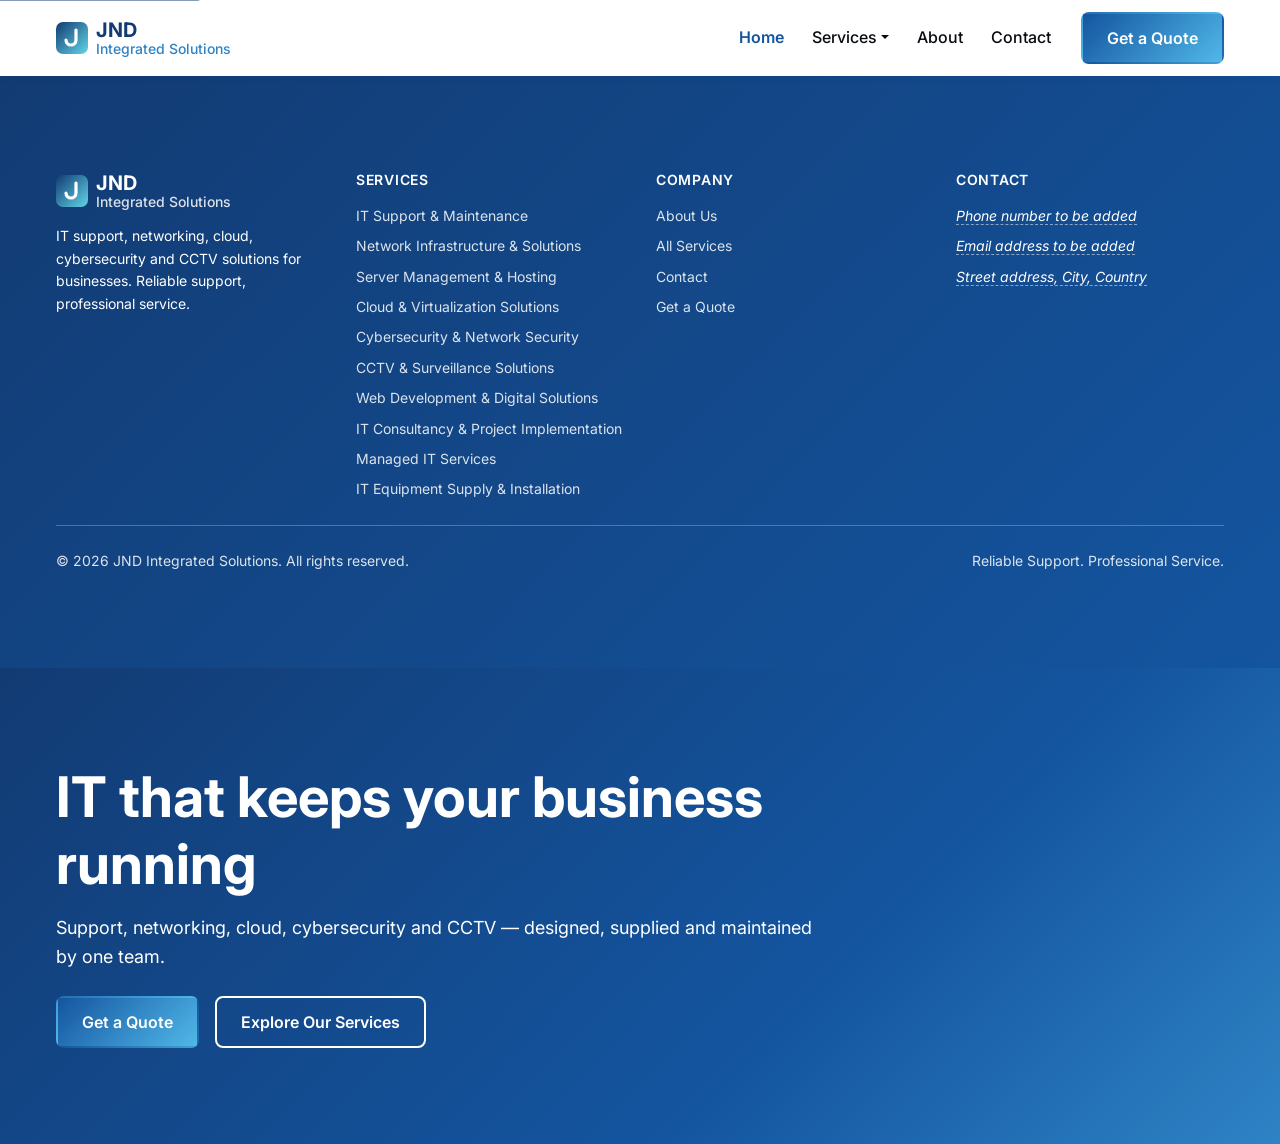
==== index.html @ e6366462 "feat: home hero band, and make the Modern gradient AA-safe (TASK-011)" ====
<!DOCTYPE html>
<html lang="en">
<head>
  <meta charset="UTF-8">
  <meta name="viewport" content="width=device-width, initial-scale=1">

  <!--
    BASE TEMPLATE (TASK-005)
    Every page starts from this head. TODO markers show what is still pending.

    Pending:
      - <link rel="canonical">          TASK-042 (needs the live domain)
      - og:url, og:image, twitter:image  TASK-042 (needs domain + share image)
      - per-page titles/descriptions     TASK-038
  -->
  <title>JND Integrated Solutions — IT Support &amp; Networking</title>
  <meta name="description" content="JND Integrated Solutions provides IT support, networking, cloud, cybersecurity and CCTV services for businesses. Reliable support, professional service.">

  <!-- Colours the browser UI on mobile (address bar / tab strip) -->
  <meta name="theme-color" content="#123B73">

  <!-- Declaring an icon stops browsers probing /favicon.ico and logging a 404 -->
  <link rel="icon" type="image/svg+xml" href="assets/img/favicon.svg">

  <!-- Open Graph — controls link previews on Facebook, LinkedIn, WhatsApp, Slack -->
  <meta property="og:type" content="website">
  <meta property="og:site_name" content="JND Integrated Solutions">
  <meta property="og:locale" content="en">
  <meta property="og:title" content="JND Integrated Solutions — IT Support &amp; Networking">
  <meta property="og:description" content="JND Integrated Solutions provides IT support, networking, cloud, cybersecurity and CCTV services for businesses. Reliable support, professional service.">

  <!-- Twitter / X. Card type stays "summary" until a share image exists (TASK-042). -->
  <meta name="twitter:card" content="summary">
  <meta name="twitter:title" content="JND Integrated Solutions — IT Support &amp; Networking">
  <meta name="twitter:description" content="JND Integrated Solutions provides IT support, networking, cloud, cybersecurity and CCTV services for businesses. Reliable support, professional service.">

  <!-- Inter — brand typeface (DESIGN.md: 400/500/600/700) -->
  <link rel="preconnect" href="https://fonts.googleapis.com">
  <link rel="preconnect" href="https://fonts.gstatic.com" crossorigin>
  <link rel="stylesheet" href="https://fonts.googleapis.com/css2?family=Inter:wght@400;500;600;700&display=swap">

  <!-- Bootstrap 5.3.8 — base styles (must load before assets/css/jnd.css) -->
  <link rel="stylesheet" href="https://cdn.jsdelivr.net/npm/bootstrap@5.3.8/dist/css/bootstrap.min.css">

  <!-- JND brand layer — tokens, type scale, gradients, button/card overrides -->
  <link rel="stylesheet" href="assets/css/jnd.css">

  <!-- Bootstrap 5.3.8 bundle (Popper + Bootstrap) for dropdowns, collapse, etc. -->
  <script defer src="https://cdn.jsdelivr.net/npm/bootstrap@5.3.8/dist/js/bootstrap.bundle.min.js"></script>

  <!-- Mobile menu behaviour. Deferred scripts run in document order, so the
       bundle above is guaranteed to have executed first. -->
  <script defer src="assets/js/nav.js"></script>

  <!-- Copyright year in the footer -->
  <script defer src="assets/js/footer.js"></script>
</head>
<body>

  <!-- First focusable element on the page: lets keyboard users bypass the nav -->
  <a class="skip-link" href="#main">Skip to main content</a>

  <!-- ==========================================================================
       BEGIN shared header
       Keep this block identical on every page. The ONLY per-page difference is
       the active nav link (class="active" plus aria-current="page").
       Edit here, then copy to every other page.
       Check for drift:  node tools/check-shared.js
       ========================================================================== -->
  <header class="site-header sticky-top">
    <nav class="navbar navbar-expand-lg" aria-label="Main">
      <div class="container">

        <!-- Wordmark. The mark is decorative (alt=""), the text carries the name. -->
        <a class="navbar-brand d-flex align-items-center gap-2" href="index.html">
          <img src="assets/img/favicon.svg" alt="" width="32" height="32" class="d-block">
          <span class="d-flex flex-column">
            <span class="site-brand-name">JND</span>
            <span class="site-brand-tagline">Integrated Solutions</span>
          </span>
        </a>

        <button class="navbar-toggler" type="button"
                data-bs-toggle="collapse" data-bs-target="#primaryNav"
                aria-controls="primaryNav" aria-expanded="false"
                aria-label="Toggle navigation">
          <span class="navbar-toggler-icon"></span>
        </button>

        <div class="collapse navbar-collapse" id="primaryNav">
          <ul class="navbar-nav ms-auto align-items-lg-center">

            <li class="nav-item">
              <a class="nav-link active" aria-current="page" href="index.html">Home</a>
            </li>

            <li class="nav-item dropdown">
              <!--
                An anchor (not a button) so that if the CDN JS ever fails to load,
                clicking still navigates to the services hub instead of doing nothing.
                With JS active the click toggles the menu, so "All services" below
                provides the keyboard route to that hub page.
              -->
              <a class="nav-link dropdown-toggle" href="services/index.html" role="button"
                 data-bs-toggle="dropdown" aria-expanded="false">Services</a>

              <ul class="dropdown-menu">
                <li><a class="dropdown-item" href="services/it-support-maintenance.html">IT Support &amp; Maintenance</a></li>
                <li><a class="dropdown-item" href="services/network-infrastructure.html">Network Infrastructure &amp; Solutions</a></li>
                <li><a class="dropdown-item" href="services/server-management-hosting.html">Server Management &amp; Hosting</a></li>
                <li><a class="dropdown-item" href="services/cloud-virtualization.html">Cloud &amp; Virtualization Solutions</a></li>
                <li><a class="dropdown-item" href="services/cybersecurity.html">Cybersecurity &amp; Network Security</a></li>
                <li><a class="dropdown-item" href="services/cctv-surveillance.html">CCTV &amp; Surveillance Solutions</a></li>
                <li><a class="dropdown-item" href="services/web-development.html">Web Development &amp; Digital Solutions</a></li>
                <li><a class="dropdown-item" href="services/it-consultancy.html">IT Consultancy &amp; Project Implementation</a></li>
                <li><a class="dropdown-item" href="services/managed-it-services.html">Managed IT Services</a></li>
                <li><a class="dropdown-item" href="services/equipment-supply-installation.html">IT Equipment Supply &amp; Installation</a></li>
                <li><hr class="dropdown-divider"></li>
                <li><a class="dropdown-item fw-semibold" href="services/index.html">All services &rarr;</a></li>
              </ul>
            </li>

            <li class="nav-item"><a class="nav-link" href="about.html">About</a></li>
            <li class="nav-item"><a class="nav-link" href="contact.html">Contact</a></li>

            <li class="nav-item nav-cta">
              <a class="btn btn-primary" href="contact.html">Get a Quote</a>
            </li>

          </ul>
        </div>

      </div>
    </nav>
  </header>
  <!-- END shared header ====================================================== -->

  <!-- ==========================================================================
       BEGIN shared footer
       Identical on every page — there is no per-page variation at all.
       Check for drift:  node tools/check-shared.js
       ========================================================================== -->
  <footer class="section site-footer bg-grad-primary text-white">
    <div class="container">

      <div class="row g-4">

        <!-- About -->
        <div class="col-12 col-md-6 col-lg-3">
          <a class="d-inline-flex align-items-center gap-2 mb-3" href="index.html">
            <img src="assets/img/favicon.svg" alt="" width="32" height="32" class="d-block">
            <span class="d-flex flex-column">
              <span class="site-brand-name">JND</span>
              <span class="site-brand-tagline">Integrated Solutions</span>
            </span>
          </a>
          <p class="small mb-0">
            IT support, networking, cloud, cybersecurity and CCTV solutions for
            businesses. Reliable support, professional service.
          </p>
        </div>

        <!-- Services — same list, order and filenames as the header dropdown -->
        <div class="col-12 col-md-6 col-lg-3">
          <h2 class="site-footer-title mb-3">Services</h2>
          <ul class="list-unstyled mb-0 small">
            <li class="mb-2"><a href="services/it-support-maintenance.html">IT Support &amp; Maintenance</a></li>
            <li class="mb-2"><a href="services/network-infrastructure.html">Network Infrastructure &amp; Solutions</a></li>
            <li class="mb-2"><a href="services/server-management-hosting.html">Server Management &amp; Hosting</a></li>
            <li class="mb-2"><a href="services/cloud-virtualization.html">Cloud &amp; Virtualization Solutions</a></li>
            <li class="mb-2"><a href="services/cybersecurity.html">Cybersecurity &amp; Network Security</a></li>
            <li class="mb-2"><a href="services/cctv-surveillance.html">CCTV &amp; Surveillance Solutions</a></li>
            <li class="mb-2"><a href="services/web-development.html">Web Development &amp; Digital Solutions</a></li>
            <li class="mb-2"><a href="services/it-consultancy.html">IT Consultancy &amp; Project Implementation</a></li>
            <li class="mb-2"><a href="services/managed-it-services.html">Managed IT Services</a></li>
            <li class="mb-0"><a href="services/equipment-supply-installation.html">IT Equipment Supply &amp; Installation</a></li>
          </ul>
        </div>

        <!-- Company -->
        <div class="col-12 col-md-6 col-lg-3">
          <h2 class="site-footer-title mb-3">Company</h2>
          <ul class="list-unstyled mb-0 small">
            <li class="mb-2"><a href="about.html">About Us</a></li>
            <li class="mb-2"><a href="services/index.html">All Services</a></li>
            <li class="mb-2"><a href="contact.html">Contact</a></li>
            <li class="mb-0"><a href="contact.html">Get a Quote</a></li>
          </ul>
        </div>

        <!-- Contact — PLACEHOLDERS. Real details must be supplied before launch.
             Nothing real-looking is here on purpose, so nothing ships by accident. -->
        <div class="col-12 col-md-6 col-lg-3">
          <h2 class="site-footer-title mb-3">Contact</h2>
          <ul class="list-unstyled mb-0 small">
            <!-- TODO (TASK-042): real phone number -->
            <li class="mb-2"><span class="site-placeholder">Phone number to be added</span></li>
            <!-- TODO (TASK-042): real email address -->
            <li class="mb-2"><span class="site-placeholder">Email address to be added</span></li>
            <!-- TODO (TASK-042): real postal address -->
            <li class="mb-0"><span class="site-placeholder">Street address, City, Country</span></li>
          </ul>
        </div>

      </div>

      <!-- Bootstrap's <hr> inherits the footer's colour at 25% opacity, so this
           renders as a subtle white divider with no extra classes. -->
      <hr class="my-4">

      <div class="site-footer-meta d-flex flex-column flex-md-row justify-content-between gap-2 small">
        <p class="mb-0">
          &copy; <span data-current-year>2026</span> JND Integrated Solutions. All rights reserved.
        </p>
        <p class="mb-0">Reliable Support. Professional Service.</p>
      </div>

    </div>
  </footer>
  <!-- END shared footer ====================================================== -->

  <!-- tabindex="-1" lets the skip link move focus here, not just scroll to it -->
  <main id="main" tabindex="-1">

    <!-- =================================================================
         HERO (TASK-011)
         Composed entirely from documented components: .section for rhythm,
         .bg-grad-modern for the brand sweep, .text-white for the paragraph.
         The <h1> whitens itself via the gradient's --bs-heading-color token.

         The headline and lead are DRAFT COPY, written to be replaced with
         the client's own wording.
         ================================================================= -->
    <section class="section bg-grad-modern text-white">
      <div class="container">
        <div class="row">
          <div class="col-12 col-lg-8">

            <h1 class="mb-3">IT that keeps your business running</h1>

            <p class="lead mb-4">
              Support, networking, cloud, cybersecurity and CCTV &mdash; designed,
              supplied and maintained by one team.
            </p>

            <div class="d-flex flex-wrap gap-3">
              <a class="btn btn-primary" href="contact.html">Get a Quote</a>
              <a class="btn btn-outline-light" href="services/index.html">Explore Our Services</a>
            </div>

          </div>
        </div>
      </div>
    </section>

  </main>

</body>
</html>
---- assets/css/jnd.css ----
/* ==========================================================================
   JND Integrated Solutions — brand layer
   ==========================================================================
   Loaded AFTER bootstrap.min.css, so these rules win.

   Contents
     1. Design tokens
     2. Typography
     3. Layout: container and section
     4. Utilities: surface and gradients
     5. Buttons
     6. Cards
     7. Header
     8. Footer
     9. Skip link, focus and reduced motion (accessibility)

   Source of truth: docs/DESIGN.md. Keep the two in sync when either changes.
   ========================================================================== */

/* 1. Design tokens -------------------------------------------------------- */

:root {
  /* JND palette */
  --jnd-primary:   #1455A0;
  --jnd-secondary: #123B73;
  --jnd-accent:    #50B8E8;
  --jnd-highlight: #62D5E8;
  --jnd-midblue:   #2E83C5;
  --jnd-surface:   #F2F5F8;
  --jnd-ink:       #080B10;
  --jnd-border:    #E3E8EE;

  /* Bootstrap overrides.
     Note: Bootstrap compiles component colours (e.g. .btn-primary) to literal
     values, so overriding --bs-primary alone is not enough to restyle buttons
     or cards. Those are handled explicitly in sections 5 and 6. */
  --bs-body-font-family: 'Inter', system-ui, sans-serif;
  --bs-body-font-size: 1rem;
  --bs-body-line-height: 1.6;
  --bs-body-color: var(--jnd-ink);
  --bs-body-bg: #FFFFFF;

  --bs-primary: var(--jnd-primary);
  --bs-primary-rgb: 20, 85, 160;
  --bs-secondary: var(--jnd-secondary);
  --bs-secondary-rgb: 18, 59, 115;

  --bs-link-color: var(--jnd-primary);
  --bs-link-color-rgb: 20, 85, 160;
  --bs-link-hover-color: var(--jnd-midblue);

  --bs-border-color: var(--jnd-border);
  --bs-border-radius: 12px;    /* cards */
  --bs-border-radius-sm: 8px;  /* inputs */

  --bs-heading-color: var(--jnd-secondary);
}

/* 2. Typography ----------------------------------------------------------- */
/* Scale from DESIGN.md, mobile -> desktop. h1 is the 700 "hero" weight. */

h1, .h1 { font-weight: 700; font-size: clamp(2.25rem, 5vw, 3.5rem); }    /* 36 -> 56px */
h2, .h2 { font-weight: 600; font-size: clamp(1.75rem, 3.5vw, 2.5rem); }  /* 28 -> 40px */
h3, .h3 { font-weight: 600; font-size: clamp(1.25rem, 2vw, 1.5rem); }    /* 20 -> 24px */
h4, .h4, h5, .h5, h6, .h6 { font-weight: 600; }

/* Heading colour comes from --bs-heading-color above. A gradient band sets that
   token to white itself (section 4), so headings inside one need no extra class.
   Adding .text-white to the band would NOT work: Bootstrap declares color
   directly on heading elements, and a direct declaration beats an inherited one. */

p { line-height: 1.6; }
.lead { font-size: 1.125rem; font-weight: 400; line-height: 1.6; }

/* Labels use weight 500 per DESIGN.md */
.form-label, label { font-weight: 500; }

small, .small { font-size: 14px; }

/* 3. Layout: container and section ---------------------------------------- */
/* Bootstrap gives containers 12px of side padding. Bump it to 16px and keep
   .row in sync — rows pull back by half the gutter, so the two values must
   match or column edges drift out of line with the padding. */

.container,
.container-fluid {
  --bs-gutter-x: 2rem; /* 16px each side */
}

.row {
  --bs-gutter-x: 2rem; /* half of this becomes the negative margin */
}

/* Max content width: 1200px, centered */
@media (min-width: 1200px) {
  .container { max-width: 1200px; }
}

/* Vertical rhythm for every page band. DESIGN.md specifies 64px / 96px, which
   is 4rem / 6rem — beyond Bootstrap's spacing utilities, which stop at 5 (3rem).
   Sections sit on White by default; add .bg-surface to alternate.
   Put a .container inside the section, never the other way round. */
.section {
  padding-top: 4rem;
  padding-bottom: 4rem;
}

@media (min-width: 992px) {
  .section {
    padding-top: 6rem;
    padding-bottom: 6rem;
  }
}

/* 4. Utilities: surface and gradients ------------------------------------- */

.bg-surface { background-color: var(--jnd-surface) !important; }

.bg-grad-primary   { background-image: linear-gradient(135deg, var(--jnd-secondary), var(--jnd-primary)); }
.bg-grad-accent    { background-image: linear-gradient(135deg, var(--jnd-primary),   var(--jnd-accent)); }
.bg-grad-highlight { background-image: linear-gradient(135deg, var(--jnd-midblue),   var(--jnd-highlight)); }

/* Modern is the band behind the hero and the CTA banner, both of which carry
   white text, so it ends at Mid Blue rather than Highlight. White on Highlight
   (#62D5E8) measures only 1.72:1 against AA's 4.5:1 floor; this sweep holds
   5.67:1 or better across the whole area text can occupy. See DESIGN.md. */
.bg-grad-modern    { background-image: linear-gradient(135deg, var(--jnd-secondary) 0%, var(--jnd-primary) 65%, var(--jnd-midblue) 100%); }

/* Bands that carry text whiten their headings through the inherited token.
   Only these two — Accent and Highlight are far too light for white text. */
.bg-grad-primary,
.bg-grad-modern {
  --bs-heading-color: #fff;
}

.text-midblue { color: var(--jnd-midblue) !important; }
.text-accent  { color: var(--jnd-accent) !important; }

/* 5. Buttons -------------------------------------------------------------- */
/* All variants: 8px radius, 12/24 padding, 600 weight, 44px min height.
   --bs-btn-border-width is lifted to 2px site-wide so the bordered and
   borderless variants render at an identical height. */

.btn {
  --bs-btn-border-width: 2px;
  --bs-btn-disabled-opacity: .5;

  border-radius: 8px;
  padding: 12px 24px;
  font-weight: 600;
  min-height: 44px;
  transition:
    color .2s ease-out,
    background-color .2s ease-out,
    background-image .2s ease-out,
    border-color .2s ease-out,
    box-shadow .2s ease-out,
    transform .2s ease-out;
}

/* Primary — accent gradient, white text; hover goes solid Primary with a lift */
.btn-primary {
  --bs-btn-color: #fff;
  --bs-btn-bg: var(--jnd-primary);
  --bs-btn-border-color: transparent;
  --bs-btn-hover-color: #fff;
  --bs-btn-hover-bg: var(--jnd-primary);
  --bs-btn-hover-border-color: transparent;
  --bs-btn-active-color: #fff;
  --bs-btn-active-bg: var(--jnd-secondary);
  --bs-btn-active-border-color: transparent;
  --bs-btn-disabled-color: #fff;
  --bs-btn-disabled-bg: var(--jnd-primary);
  --bs-btn-disabled-border-color: transparent;
  --bs-btn-focus-shadow-rgb: 80, 184, 232;

  background-image: linear-gradient(135deg, var(--jnd-primary), var(--jnd-accent));
}
.btn-primary:hover,
.btn-primary:focus,
.btn-primary:active {
  background-image: none; /* reveal the solid background-color */
}
.btn-primary:hover { transform: translateY(-1px); }

/* Secondary — white fill, 2px Primary border, Primary text; hover fills Surface.
   Bootstrap's .btn-outline-primary normally fills with Primary on hover, so the
   hover/active colours are overridden to match DESIGN.md instead. */
.btn-outline-primary {
  --bs-btn-color: var(--jnd-primary);
  --bs-btn-border-color: var(--jnd-primary);
  --bs-btn-hover-color: var(--jnd-primary);
  --bs-btn-hover-bg: var(--jnd-surface);
  --bs-btn-hover-border-color: var(--jnd-primary);
  --bs-btn-active-color: var(--jnd-primary);
  --bs-btn-active-bg: var(--jnd-border);
  --bs-btn-active-border-color: var(--jnd-secondary);
  --bs-btn-disabled-color: var(--jnd-primary);
  --bs-btn-disabled-bg: transparent;
  --bs-btn-disabled-border-color: var(--jnd-primary);
  --bs-btn-focus-shadow-rgb: 80, 184, 232;
}

/* Ghost / on dark — transparent, white border and text; hover inverts */
.btn-outline-light {
  --bs-btn-color: #fff;
  --bs-btn-border-color: #fff;
  --bs-btn-hover-color: var(--jnd-secondary);
  --bs-btn-hover-bg: #fff;
  --bs-btn-hover-border-color: #fff;
  --bs-btn-active-color: var(--jnd-secondary);
  --bs-btn-active-bg: #fff;
  --bs-btn-active-border-color: #fff;
  --bs-btn-focus-shadow-rgb: 255, 255, 255;
}

/* Destructive — forms only. Hover/active are darker shades of #C62828 so the
   button does not fall back to Bootstrap's stock red on interaction. */
.btn-danger {
  --bs-btn-bg: #C62828;
  --bs-btn-border-color: #C62828;
  --bs-btn-hover-bg: #A82222;
  --bs-btn-hover-border-color: #9E1F1F;
  --bs-btn-active-bg: #9E1F1F;
  --bs-btn-active-border-color: #941D1D;
  --bs-btn-focus-shadow-rgb: 198, 40, 40;
  --bs-btn-disabled-bg: #C62828;
  --bs-btn-disabled-border-color: #C62828;
}

/* 6. Cards ---------------------------------------------------------------- */

.card {
  --bs-card-border-color: var(--jnd-border);
  --bs-card-border-radius: 12px;
  --bs-card-cap-bg: transparent;

  border: 1px solid var(--jnd-border);
  border-radius: 12px;
  box-shadow: 0 2px 8px rgba(18, 59, 115, .08);
  transition: box-shadow .2s ease-out, transform .2s ease-out;
}

.card:hover {
  box-shadow: 0 8px 24px rgba(18, 59, 115, .14);
  transform: translateY(-2px);
}

.card-body { padding: 24px; }

/* Service-card icon tile: 48px, accent gradient, white glyph */
.card-icon {
  display: grid;
  place-items: center;
  width: 48px;
  height: 48px;
  border-radius: 12px;
  background-image: linear-gradient(135deg, var(--jnd-primary), var(--jnd-accent));
  color: #fff;
  flex: 0 0 auto;
}

/* "Learn more ->" link on service cards */
.card-link {
  font-weight: 600;
  text-decoration: none;
}
.card-link:hover { text-decoration: underline; }

/* 7. Header --------------------------------------------------------------- */

/* Sticky white bar with a brand-tinted bottom shadow (DESIGN.md: "subtle").
   Shadow colour matches the card shadows rather than Bootstrap's grey .shadow-sm. */
.site-header {
  background-color: #fff;
  box-shadow: 0 2px 8px rgba(18, 59, 115, .08);
}

/* Navbar is themed entirely through Bootstrap's --bs-navbar-* variables, so no
   rule here fights Bootstrap's own specificity. */
.navbar {
  --bs-navbar-padding-y: .75rem;
  --bs-navbar-nav-link-padding-x: .875rem;
  --bs-navbar-color: var(--jnd-ink);
  --bs-navbar-hover-color: var(--jnd-primary);
  --bs-navbar-active-color: var(--jnd-primary);
  --bs-navbar-brand-color: var(--jnd-secondary);
  --bs-navbar-brand-hover-color: var(--jnd-primary);
  --bs-navbar-toggler-border-color: var(--jnd-border);
  --bs-navbar-toggler-focus-width: 2px;
}

/* 500 weight for nav links, 600 for the current page (DESIGN.md weights) */
.navbar .nav-link { font-weight: 500; }
.navbar .nav-link.active { font-weight: 600; }

/* Wordmark. Sizes stay on the documented scale: 1.25rem is H3, .875rem is Small. */
.site-brand-name {
  font-size: 1.25rem;
  font-weight: 700;
  line-height: 1.1;
  color: var(--jnd-secondary);
}
.site-brand-tagline {
  font-size: .875rem;
  font-weight: 500;
  line-height: 1.1;
  color: var(--jnd-midblue);
}

/* Services dropdown: wide enough for the longest service name, brand-tinted
   shadow, Surface hover instead of Bootstrap's default light grey. */
.navbar .dropdown-menu {
  --bs-dropdown-min-width: 21rem;
  --bs-dropdown-border-color: var(--jnd-border);
  --bs-dropdown-border-radius: 12px;
  --bs-dropdown-link-hover-bg: var(--jnd-surface);
  --bs-dropdown-link-hover-color: var(--jnd-primary);
  --bs-dropdown-link-active-bg: var(--jnd-primary);
  --bs-dropdown-link-active-color: #fff;
  --bs-dropdown-item-padding-y: .5rem;

  box-shadow: 0 8px 24px rgba(18, 59, 115, .14);
}

/* Bootstrap sets white-space: nowrap on dropdown items, which would push
   "IT Consultancy & Project Implementation" past the menu edge. */
.navbar .dropdown-menu .dropdown-item { white-space: normal; }

/* "Get a Quote" CTA sits beside the nav links on desktop only — stacked on
   mobile it should not be indented. */
@media (min-width: 992px) {
  .navbar .nav-cta { margin-left: 1rem; }
}

/* 8. Footer --------------------------------------------------------------- */
/* Sits on the Primary gradient (.bg-grad-primary) with white text. Vertical
   rhythm comes from the shared .section component, which the footer element
   carries alongside this class. No padding is declared here. */

/* Links must be inverted: Bootstrap's --bs-link-color (#1455A0) is almost
   invisible on this gradient. 85% white measures 5.86:1 against the lighter
   end of the gradient, so it clears AA. */
.site-footer a {
  color: rgba(255, 255, 255, .85);
  text-decoration: none;
}
.site-footer a:hover {
  color: #fff;
  text-decoration: underline;
}

/* Column headings are real <h2> elements so screen readers can navigate by
   heading. They are NOT Highlight coloured: #62D5E8 only reaches 4.31:1 on the
   lighter end of the gradient, under the AA floor of 4.5:1 at this text size.
   White measures 7.4:1, so hierarchy comes from size, weight and uppercase. */
.site-footer-title {
  font-size: .875rem;
  font-weight: 600;
  text-transform: uppercase;
  letter-spacing: .05em;
  color: #fff;
}

/* Bootstrap's .text-white-50 only reaches 3.1:1 here and would fail AA. */
.site-footer-meta {
  color: rgba(255, 255, 255, .85);
}

/* The wordmark is Secondary navy in the header; it has to invert down here. */
.site-footer .site-brand-name { color: #fff; }
.site-footer .site-brand-tagline { color: rgba(255, 255, 255, .85); }

/* TEMPORARY — flags contact details that have not been supplied yet.
   Delete this rule and the .site-placeholder spans at TASK-042. */
.site-placeholder {
  font-style: italic;
  border-bottom: 1px dashed rgba(255, 255, 255, .5);
}

/* 9. Skip link, focus and reduced motion ---------------------------------- */

/* Skip link: off-screen until focused, then pinned to the top-left. Uses
   :focus rather than :focus-visible so it can never be focused but invisible. */
.skip-link {
  position: absolute;
  top: 0;
  left: 0;
  z-index: 1080;
  padding: 12px 24px;
  background-color: var(--jnd-secondary);
  color: #fff;
  font-weight: 600;
  border-radius: 0 0 8px 0;
  transform: translateY(-100%);
  transition: transform .2s ease-out;
}
.skip-link:focus {
  transform: translateY(0);
  color: #fff;
}

/* Visible focus ring per DESIGN.md. Bootstrap already handles form controls,
   so this covers links and buttons only to avoid doubling the indicator. */
a:focus-visible,
.btn:focus-visible {
  outline: 2px solid var(--jnd-accent);
  outline-offset: 2px;
  box-shadow: none;
}

/* Disable all non-essential motion. Transforms are switched off too, not just
   the transitions — otherwise the hover lift still snaps into place. */
@media (prefers-reduced-motion: reduce) {
  *,
  *::before,
  *::after {
    animation-duration: .01ms !important;
    animation-iteration-count: 1 !important;
    transition-duration: .01ms !important;
    scroll-behavior: auto !important;
  }

  .card:hover,
  .btn-primary:hover {
    transform: none;
  }
}
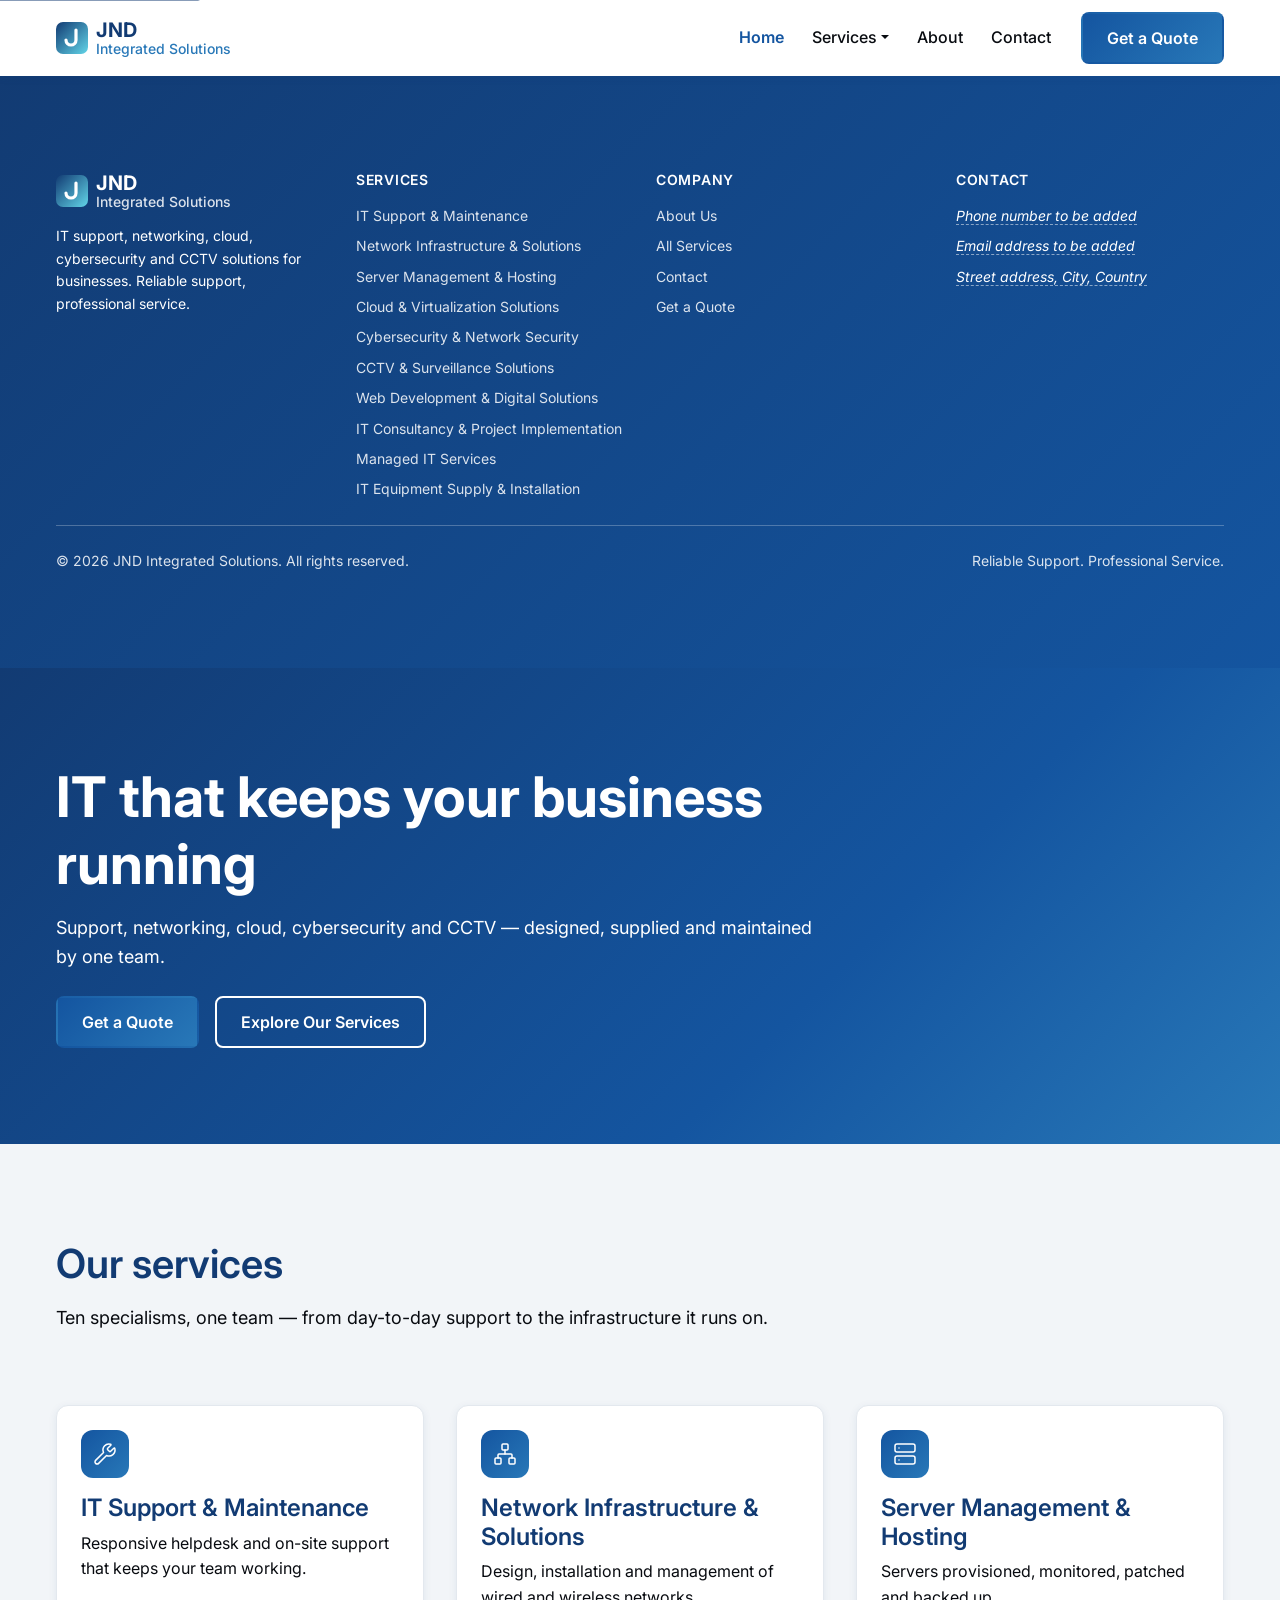
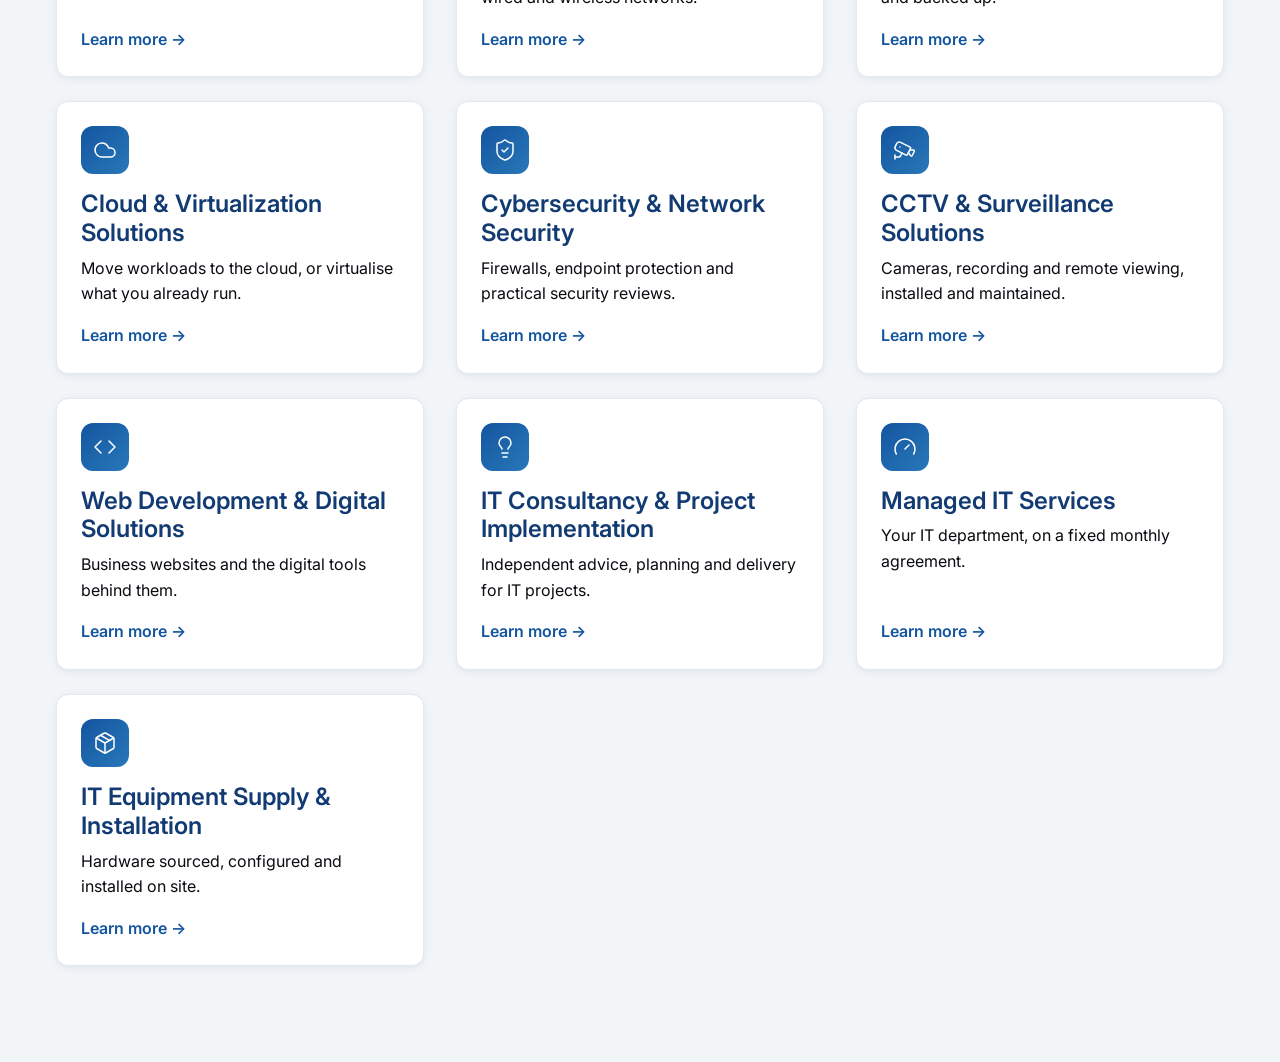
==== commit 326938df: "feat: services overview grid with inline Lucide icons (TASK-012)" ====
--- a/index.html
+++ b/index.html
@@ -253,6 +253,180 @@
       </div>
     </section>
 
+    <!-- =================================================================
+         SERVICES OVERVIEW (TASK-012)
+         Cards follow DESIGN.md: .card.h-100 on a .bg-surface band, 48px icon
+         tile, H3, short description, and "Learn more" pinned to the bottom
+         with mt-auto. On Surface a card is White by default.
+
+         Service names, order and filenames come from the single source of
+         truth in docs/TASKS.md. Card descriptions are DRAFT copy.
+
+         Each link carries an aria-label because "Learn more" repeats ten
+         times; without it a screen reader hears the same link ten times over.
+         The label starts with the visible wording, so Label-in-Name holds.
+
+         Icons are inlined Lucide 1.59.0 (ISC) — see jnd.css section 10.
+         ================================================================= -->
+    <section class="section bg-surface" aria-labelledby="services-heading">
+      <div class="container">
+
+        <div class="row">
+          <div class="col-12 col-lg-8">
+            <h2 id="services-heading" class="mb-3">Our services</h2>
+            <p class="lead mb-0">
+              Ten specialisms, one team &mdash; from day-to-day support to the
+              infrastructure it runs on.
+            </p>
+          </div>
+        </div>
+
+        <div class="row g-4 mt-5">
+
+          <div class="col-12 col-md-6 col-lg-4">
+            <div class="card h-100">
+              <div class="card-body d-flex flex-column">
+                <div class="card-icon mb-3" aria-hidden="true">
+                  <svg class="icon" width="24" height="24" viewBox="0 0 24 24"><path d="M14.7 6.3a1 1 0 0 0 0 1.4l1.6 1.6a1 1 0 0 0 1.4 0l3.106-3.105c.32-.322.863-.22.983.218a6 6 0 0 1-8.259 7.057l-7.91 7.91a1 1 0 0 1-2.999-3l7.91-7.91a6 6 0 0 1 7.057-8.259c.438.12.54.662.219.984z"/></svg>
+                </div>
+                <h3 class="mb-2">IT Support &amp; Maintenance</h3>
+                <p class="mb-3">Responsive helpdesk and on-site support that keeps your team working.</p>
+                <a class="card-link mt-auto" href="services/it-support-maintenance.html"
+                   aria-label="Learn more about IT Support &amp; Maintenance">Learn more &rarr;</a>
+              </div>
+            </div>
+          </div>
+
+          <div class="col-12 col-md-6 col-lg-4">
+            <div class="card h-100">
+              <div class="card-body d-flex flex-column">
+                <div class="card-icon mb-3" aria-hidden="true">
+                  <svg class="icon" width="24" height="24" viewBox="0 0 24 24"><rect x="16" y="16" width="6" height="6" rx="1"/><rect x="2" y="16" width="6" height="6" rx="1"/><rect x="9" y="2" width="6" height="6" rx="1"/><path d="M5 16v-3a1 1 0 0 1 1-1h12a1 1 0 0 1 1 1v3"/><path d="M12 12V8"/></svg>
+                </div>
+                <h3 class="mb-2">Network Infrastructure &amp; Solutions</h3>
+                <p class="mb-3">Design, installation and management of wired and wireless networks.</p>
+                <a class="card-link mt-auto" href="services/network-infrastructure.html"
+                   aria-label="Learn more about Network Infrastructure &amp; Solutions">Learn more &rarr;</a>
+              </div>
+            </div>
+          </div>
+
+          <div class="col-12 col-md-6 col-lg-4">
+            <div class="card h-100">
+              <div class="card-body d-flex flex-column">
+                <div class="card-icon mb-3" aria-hidden="true">
+                  <svg class="icon" width="24" height="24" viewBox="0 0 24 24"><rect width="20" height="8" x="2" y="2" rx="2" ry="2"/><rect width="20" height="8" x="2" y="14" rx="2" ry="2"/><line x1="6" x2="6.01" y1="6" y2="6"/><line x1="6" x2="6.01" y1="18" y2="18"/></svg>
+                </div>
+                <h3 class="mb-2">Server Management &amp; Hosting</h3>
+                <p class="mb-3">Servers provisioned, monitored, patched and backed up.</p>
+                <a class="card-link mt-auto" href="services/server-management-hosting.html"
+                   aria-label="Learn more about Server Management &amp; Hosting">Learn more &rarr;</a>
+              </div>
+            </div>
+          </div>
+
+          <div class="col-12 col-md-6 col-lg-4">
+            <div class="card h-100">
+              <div class="card-body d-flex flex-column">
+                <div class="card-icon mb-3" aria-hidden="true">
+                  <svg class="icon" width="24" height="24" viewBox="0 0 24 24"><path d="M17.5 19H9a7 7 0 1 1 6.71-9h1.79a4.5 4.5 0 1 1 0 9Z"/></svg>
+                </div>
+                <h3 class="mb-2">Cloud &amp; Virtualization Solutions</h3>
+                <p class="mb-3">Move workloads to the cloud, or virtualise what you already run.</p>
+                <a class="card-link mt-auto" href="services/cloud-virtualization.html"
+                   aria-label="Learn more about Cloud &amp; Virtualization Solutions">Learn more &rarr;</a>
+              </div>
+            </div>
+          </div>
+
+          <div class="col-12 col-md-6 col-lg-4">
+            <div class="card h-100">
+              <div class="card-body d-flex flex-column">
+                <div class="card-icon mb-3" aria-hidden="true">
+                  <svg class="icon" width="24" height="24" viewBox="0 0 24 24"><path d="M20 13c0 5-3.5 7.5-7.66 8.95a1 1 0 0 1-.67-.01C7.5 20.5 4 18 4 13V6a1 1 0 0 1 1-1c2 0 4.5-1.2 6.24-2.72a1.17 1.17 0 0 1 1.52 0C14.51 3.81 17 5 19 5a1 1 0 0 1 1 1z"/><path d="m9 12 2 2 4-4"/></svg>
+                </div>
+                <h3 class="mb-2">Cybersecurity &amp; Network Security</h3>
+                <p class="mb-3">Firewalls, endpoint protection and practical security reviews.</p>
+                <a class="card-link mt-auto" href="services/cybersecurity.html"
+                   aria-label="Learn more about Cybersecurity &amp; Network Security">Learn more &rarr;</a>
+              </div>
+            </div>
+          </div>
+
+          <div class="col-12 col-md-6 col-lg-4">
+            <div class="card h-100">
+              <div class="card-body d-flex flex-column">
+                <div class="card-icon mb-3" aria-hidden="true">
+                  <svg class="icon" width="24" height="24" viewBox="0 0 24 24"><path d="M16.75 12h3.632a1 1 0 0 1 .894 1.447l-2.034 4.069a1 1 0 0 1-1.708.134l-2.124-2.97"/><path d="M17.106 9.053a1 1 0 0 1 .447 1.341l-3.106 6.211a1 1 0 0 1-1.342.447L3.61 12.3a2.92 2.92 0 0 1-1.3-3.91L3.69 5.6a2.92 2.92 0 0 1 3.92-1.3z"/><path d="M2 19h3.76a2 2 0 0 0 1.8-1.1L9 15"/><path d="M2 21v-4"/><path d="M7 9h.01"/></svg>
+                </div>
+                <h3 class="mb-2">CCTV &amp; Surveillance Solutions</h3>
+                <p class="mb-3">Cameras, recording and remote viewing, installed and maintained.</p>
+                <a class="card-link mt-auto" href="services/cctv-surveillance.html"
+                   aria-label="Learn more about CCTV &amp; Surveillance Solutions">Learn more &rarr;</a>
+              </div>
+            </div>
+          </div>
+
+          <div class="col-12 col-md-6 col-lg-4">
+            <div class="card h-100">
+              <div class="card-body d-flex flex-column">
+                <div class="card-icon mb-3" aria-hidden="true">
+                  <svg class="icon" width="24" height="24" viewBox="0 0 24 24"><path d="m16 18 6-6-6-6"/><path d="m8 6-6 6 6 6"/></svg>
+                </div>
+                <h3 class="mb-2">Web Development &amp; Digital Solutions</h3>
+                <p class="mb-3">Business websites and the digital tools behind them.</p>
+                <a class="card-link mt-auto" href="services/web-development.html"
+                   aria-label="Learn more about Web Development &amp; Digital Solutions">Learn more &rarr;</a>
+              </div>
+            </div>
+          </div>
+
+          <div class="col-12 col-md-6 col-lg-4">
+            <div class="card h-100">
+              <div class="card-body d-flex flex-column">
+                <div class="card-icon mb-3" aria-hidden="true">
+                  <svg class="icon" width="24" height="24" viewBox="0 0 24 24"><path d="M15 14c.2-1 .7-1.7 1.5-2.5 1-.9 1.5-2.2 1.5-3.5A6 6 0 0 0 6 8c0 1 .2 2.2 1.5 3.5.7.7 1.3 1.5 1.5 2.5"/><path d="M9 18h6"/><path d="M10 22h4"/></svg>
+                </div>
+                <h3 class="mb-2">IT Consultancy &amp; Project Implementation</h3>
+                <p class="mb-3">Independent advice, planning and delivery for IT projects.</p>
+                <a class="card-link mt-auto" href="services/it-consultancy.html"
+                   aria-label="Learn more about IT Consultancy &amp; Project Implementation">Learn more &rarr;</a>
+              </div>
+            </div>
+          </div>
+
+          <div class="col-12 col-md-6 col-lg-4">
+            <div class="card h-100">
+              <div class="card-body d-flex flex-column">
+                <div class="card-icon mb-3" aria-hidden="true">
+                  <svg class="icon" width="24" height="24" viewBox="0 0 24 24"><path d="m12 14 4-4"/><path d="M3.34 19a10 10 0 1 1 17.32 0"/></svg>
+                </div>
+                <h3 class="mb-2">Managed IT Services</h3>
+                <p class="mb-3">Your IT department, on a fixed monthly agreement.</p>
+                <a class="card-link mt-auto" href="services/managed-it-services.html"
+                   aria-label="Learn more about Managed IT Services">Learn more &rarr;</a>
+              </div>
+            </div>
+          </div>
+
+          <div class="col-12 col-md-6 col-lg-4">
+            <div class="card h-100">
+              <div class="card-body d-flex flex-column">
+                <div class="card-icon mb-3" aria-hidden="true">
+                  <svg class="icon" width="24" height="24" viewBox="0 0 24 24"><path d="M11 21.73a2 2 0 0 0 2 0l7-4A2 2 0 0 0 21 16V8a2 2 0 0 0-1-1.73l-7-4a2 2 0 0 0-2 0l-7 4A2 2 0 0 0 3 8v8a2 2 0 0 0 1 1.73z"/><path d="M12 22V12"/><polyline points="3.29 7 12 12 20.71 7"/><path d="m7.5 4.27 9 5.15"/></svg>
+                </div>
+                <h3 class="mb-2">IT Equipment Supply &amp; Installation</h3>
+                <p class="mb-3">Hardware sourced, configured and installed on site.</p>
+                <a class="card-link mt-auto" href="services/equipment-supply-installation.html"
+                   aria-label="Learn more about IT Equipment Supply &amp; Installation">Learn more &rarr;</a>
+              </div>
+            </div>
+          </div>
+
+        </div>
+      </div>
+    </section>
+
   </main>
 
 </body>
--- a/assets/css/jnd.css
+++ b/assets/css/jnd.css
@@ -13,6 +13,7 @@
      7. Header
      8. Footer
      9. Skip link, focus and reduced motion (accessibility)
+    10. Icons
 
    Source of truth: docs/DESIGN.md. Keep the two in sync when either changes.
    ========================================================================== */
@@ -25,7 +26,7 @@
   --jnd-secondary: #123B73;
   --jnd-accent:    #50B8E8;
   --jnd-highlight: #62D5E8;
-  --jnd-midblue:   #2E83C5;
+  --jnd-midblue:   #2878B8;  /* darkened from #2E83C5 so white text clears AA on white */
   --jnd-surface:   #F2F5F8;
   --jnd-ink:       #080B10;
   --jnd-border:    #E3E8EE;
@@ -117,7 +118,7 @@
 .bg-surface { background-color: var(--jnd-surface) !important; }
 
 .bg-grad-primary   { background-image: linear-gradient(135deg, var(--jnd-secondary), var(--jnd-primary)); }
-.bg-grad-accent    { background-image: linear-gradient(135deg, var(--jnd-primary),   var(--jnd-accent)); }
+.bg-grad-accent    { background-image: linear-gradient(135deg, var(--jnd-primary),   var(--jnd-midblue)); }
 .bg-grad-highlight { background-image: linear-gradient(135deg, var(--jnd-midblue),   var(--jnd-highlight)); }
 
 /* Modern is the band behind the hero and the CTA banner, both of which carry
@@ -127,14 +128,17 @@
 .bg-grad-modern    { background-image: linear-gradient(135deg, var(--jnd-secondary) 0%, var(--jnd-primary) 65%, var(--jnd-midblue) 100%); }
 
 /* Bands that carry text whiten their headings through the inherited token.
-   Only these two — Accent and Highlight are far too light for white text. */
+   Highlight is deliberately absent — it is far too light to carry white text. */
 .bg-grad-primary,
+.bg-grad-accent,
 .bg-grad-modern {
   --bs-heading-color: #fff;
 }
 
+/* Accent (#50B8E8) deliberately has NO text utility: it reaches only 2.24:1 on
+   white, so an accent-coloured text class would be a trap. Accent is for icon
+   tiles, borders and decoration. Mid Blue is the safe blue for text. */
 .text-midblue { color: var(--jnd-midblue) !important; }
-.text-accent  { color: var(--jnd-accent) !important; }
 
 /* 5. Buttons -------------------------------------------------------------- */
 /* All variants: 8px radius, 12/24 padding, 600 weight, 44px min height.
@@ -174,7 +178,10 @@
   --bs-btn-disabled-border-color: transparent;
   --bs-btn-focus-shadow-rgb: 80, 184, 232;
 
-  background-image: linear-gradient(135deg, var(--jnd-primary), var(--jnd-accent));
+  /* Ends at Mid Blue, not Accent. White on Accent (#50B8E8) is only 2.24:1,
+     and the far end of a button label sits over exactly that area. Capping the
+     gradient at #2878B8 lifts the worst case inside the label to 4.94:1. */
+  background-image: linear-gradient(135deg, var(--jnd-primary), var(--jnd-midblue));
 }
 .btn-primary:hover,
 .btn-primary:focus,
@@ -248,14 +255,17 @@
 
 .card-body { padding: 24px; }
 
-/* Service-card icon tile: 48px, accent gradient, white glyph */
+/* Service-card icon tile: 48px, accent gradient, white glyph.
+   Capped at Mid Blue, not Accent: the glyph reaches the light end, and white on
+   Accent measures 2.93:1 against the 3:1 needed for a meaningful graphic.
+   Capped, the worst point the glyph can reach is 5.27:1. */
 .card-icon {
   display: grid;
   place-items: center;
   width: 48px;
   height: 48px;
   border-radius: 12px;
-  background-image: linear-gradient(135deg, var(--jnd-primary), var(--jnd-accent));
+  background-image: linear-gradient(135deg, var(--jnd-primary), var(--jnd-midblue));
   color: #fff;
   flex: 0 0 auto;
 }
@@ -401,12 +411,19 @@
 }
 
 /* Visible focus ring per DESIGN.md. Bootstrap already handles form controls,
-   so this covers links and buttons only to avoid doubling the indicator. */
+   so this covers links and buttons only to avoid doubling the indicator.
+
+   Two-tone on purpose. A single Accent ring measures 2.24:1 on white and
+   2.05:1 on Surface — both below the 3:1 WCAG 1.4.11 asks of a focus
+   indicator. The navy outline carries light backgrounds (7.4:1 on white);
+   the white shadow fills the 2px offset gap so the indicator stays visible on
+   the dark hero and footer bands (7.4:1 there). Whichever band it lands on,
+   one of the two rings contrasts. */
 a:focus-visible,
 .btn:focus-visible {
-  outline: 2px solid var(--jnd-accent);
+  outline: 2px solid var(--jnd-secondary);
   outline-offset: 2px;
-  box-shadow: none;
+  box-shadow: 0 0 0 2px #fff;
 }
 
 /* Disable all non-essential motion. Transforms are switched off too, not just
@@ -426,3 +443,20 @@
     transform: none;
   }
 }
+
+/* 10. Icons --------------------------------------------------------------- */
+/* Lucide (https://lucide.dev, ISC licence) inlined into the markup rather than
+   pulled from a CDN script. Inlining costs about 3KB of HTML for the whole
+   home page and buys three things: no third-party script, nothing that can
+   fail at runtime, and no empty tiles while an icon font or sprite loads.
+
+   Only viewBox and the path data stay in the HTML. The presentation lives
+   here, at DESIGN.md's 1.5px stroke, so each icon is one line of markup. */
+
+.icon {
+  fill: none;
+  stroke: currentColor;
+  stroke-width: 1.5;
+  stroke-linecap: round;
+  stroke-linejoin: round;
+}
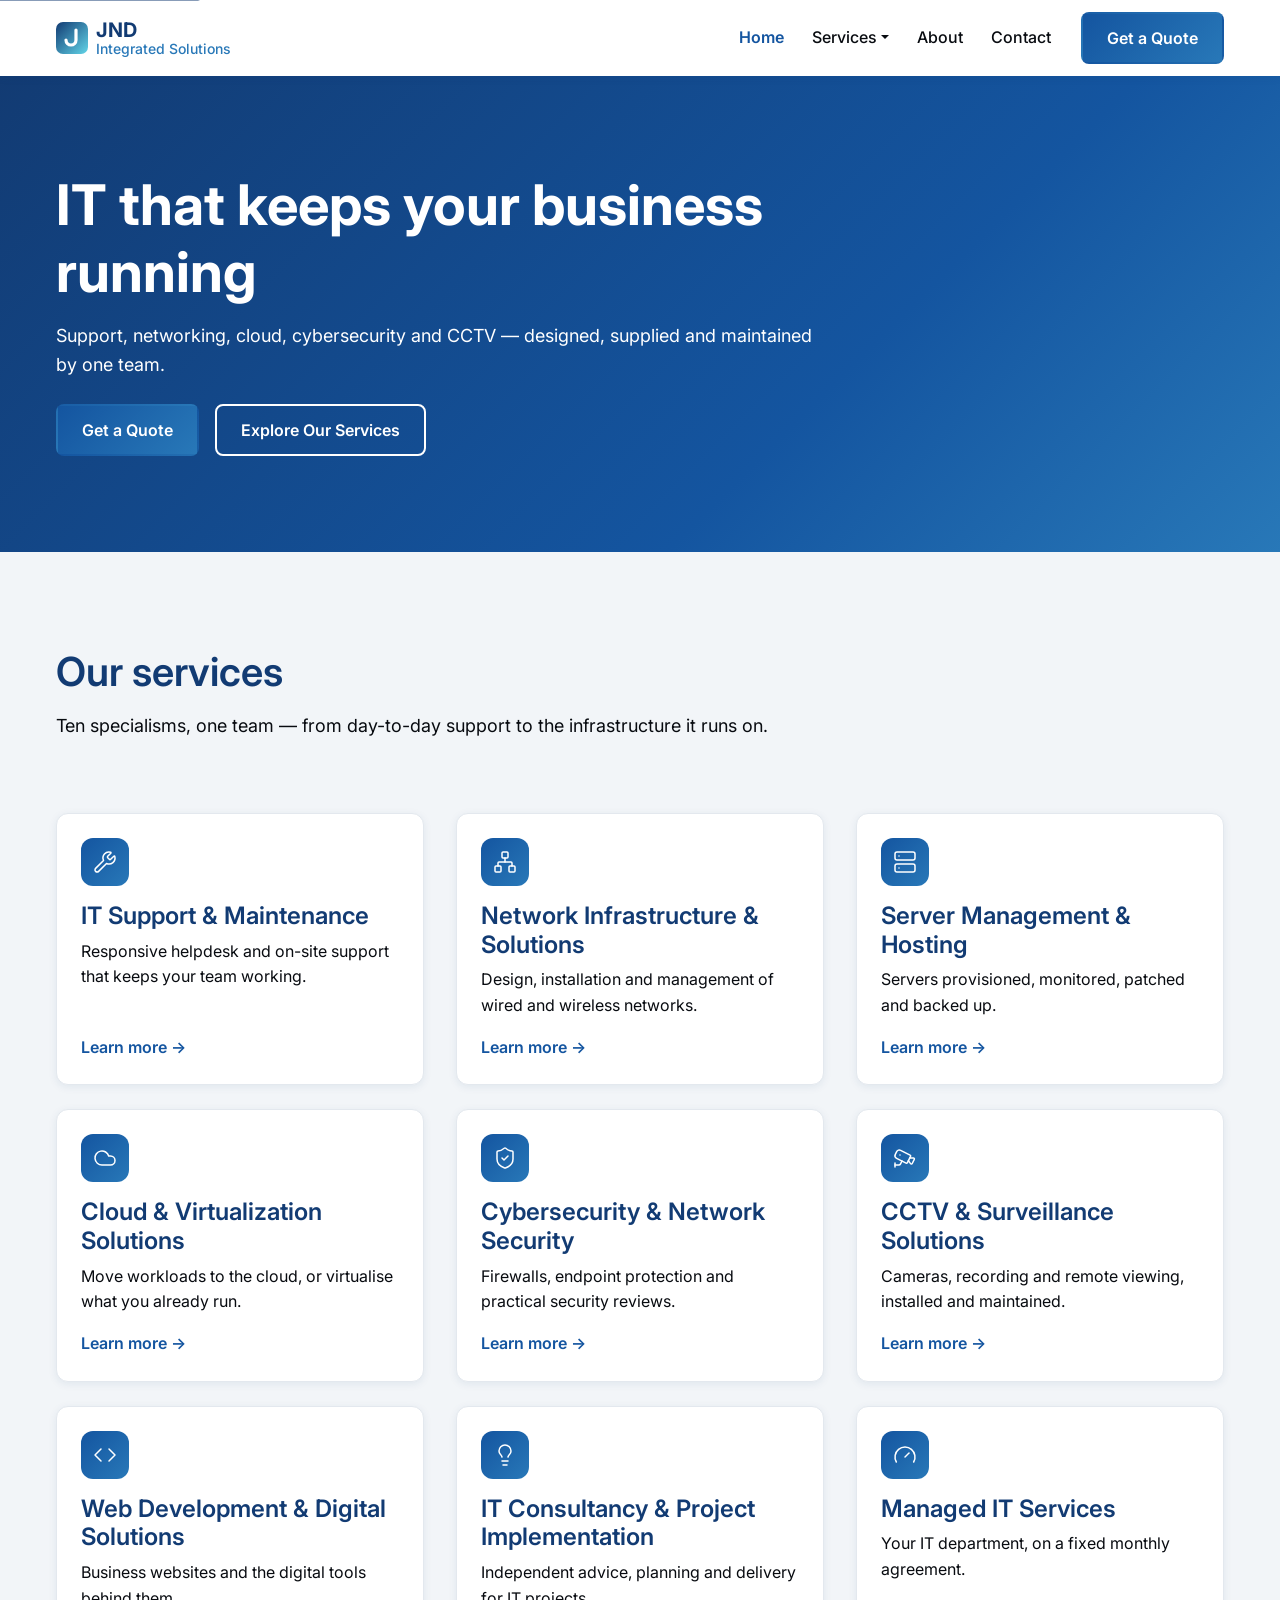
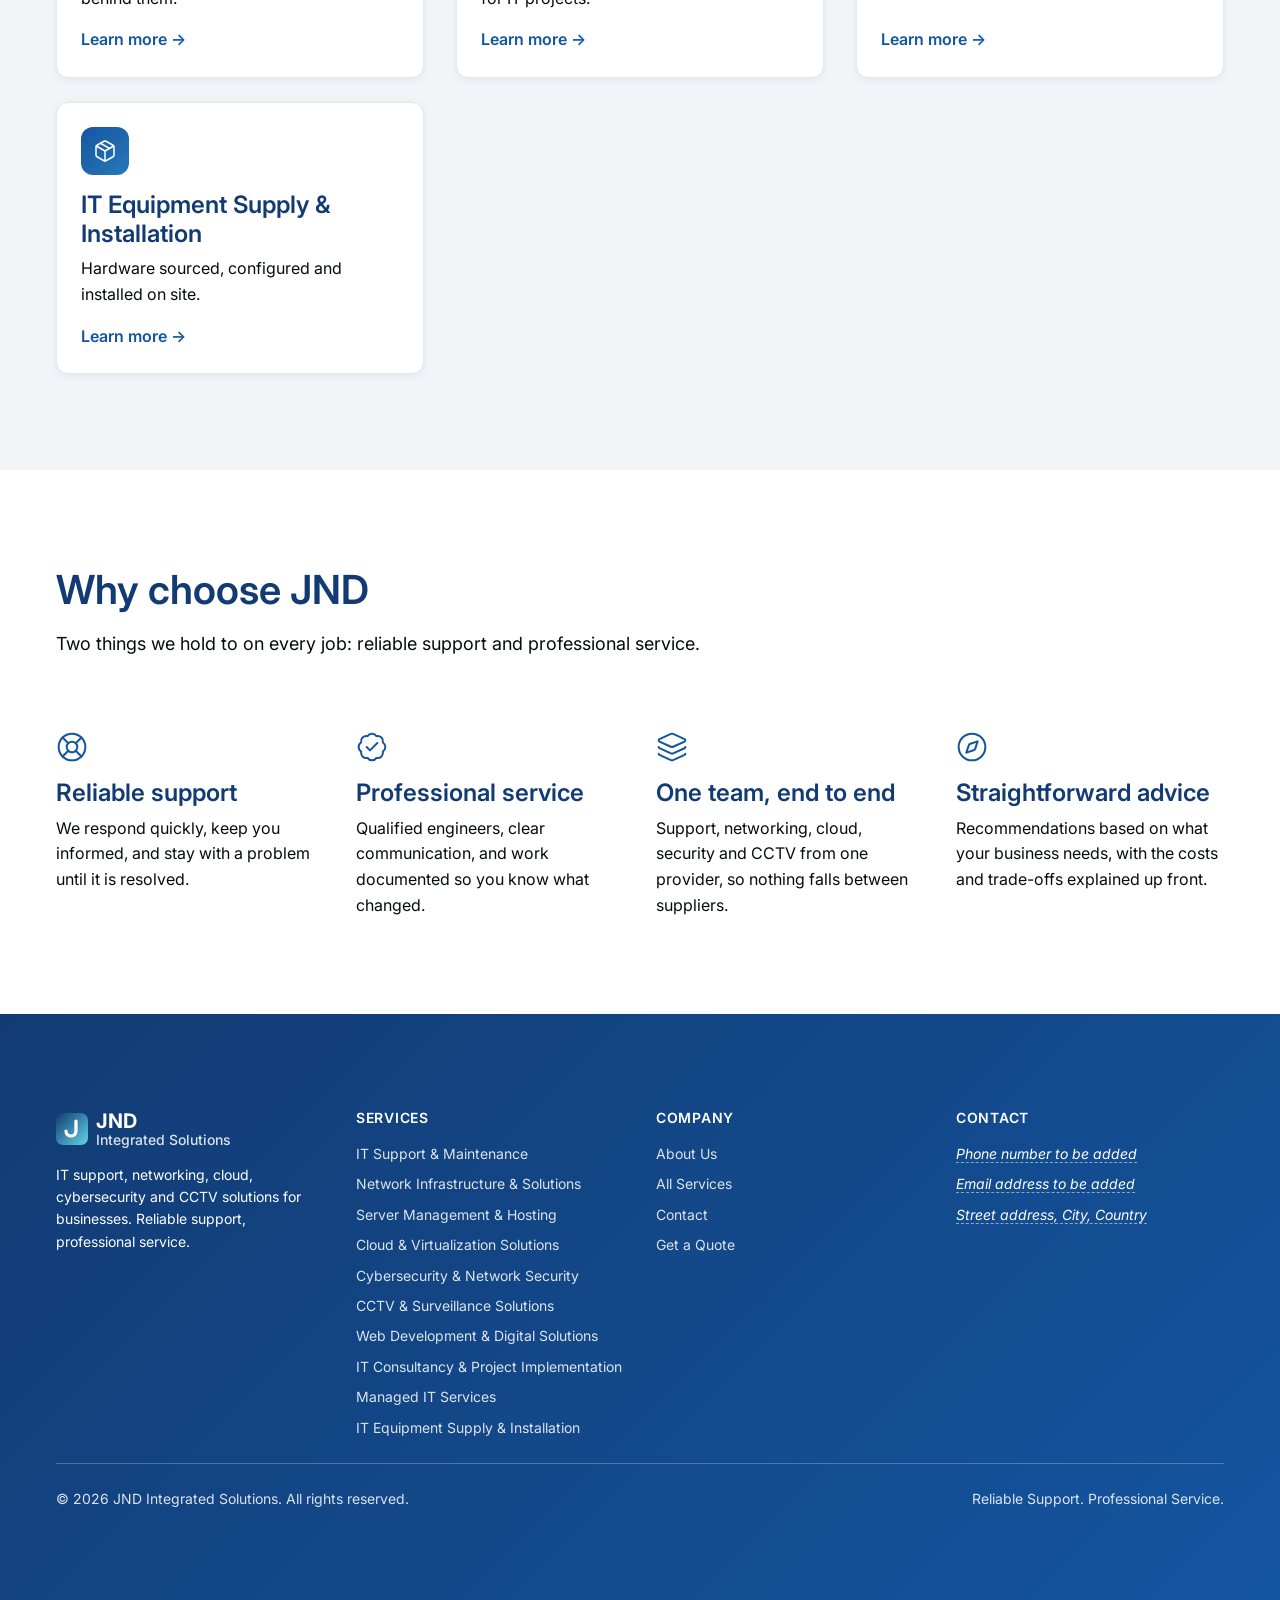
==== commit fea49c77: "feat: why-choose feature list (TASK-013) and fix footer rendering above page content" ====
--- a/index.html
+++ b/index.html
@@ -135,6 +135,275 @@
   </header>
   <!-- END shared header ====================================================== -->
 
+  <!-- tabindex="-1" lets the skip link move focus here, not just scroll to it -->
+  <main id="main" tabindex="-1">
+
+    <!-- =================================================================
+         HERO (TASK-011)
+         Composed entirely from documented components: .section for rhythm,
+         .bg-grad-modern for the brand sweep, .text-white for the paragraph.
+         The <h1> whitens itself via the gradient's --bs-heading-color token.
+
+         The headline and lead are DRAFT COPY, written to be replaced with
+         the client's own wording.
+         ================================================================= -->
+    <section class="section bg-grad-modern text-white">
+      <div class="container">
+        <div class="row">
+          <div class="col-12 col-lg-8">
+
+            <h1 class="mb-3">IT that keeps your business running</h1>
+
+            <p class="lead mb-4">
+              Support, networking, cloud, cybersecurity and CCTV &mdash; designed,
+              supplied and maintained by one team.
+            </p>
+
+            <div class="d-flex flex-wrap gap-3">
+              <a class="btn btn-primary" href="contact.html">Get a Quote</a>
+              <a class="btn btn-outline-light" href="services/index.html">Explore Our Services</a>
+            </div>
+
+          </div>
+        </div>
+      </div>
+    </section>
+
+    <!-- =================================================================
+         SERVICES OVERVIEW (TASK-012)
+         Cards follow DESIGN.md: .card.h-100 on a .bg-surface band, 48px icon
+         tile, H3, short description, and "Learn more" pinned to the bottom
+         with mt-auto. On Surface a card is White by default.
+
+         Service names, order and filenames come from the single source of
+         truth in docs/TASKS.md. Card descriptions are DRAFT copy.
+
+         Each link carries an aria-label because "Learn more" repeats ten
+         times; without it a screen reader hears the same link ten times over.
+         The label starts with the visible wording, so Label-in-Name holds.
+
+         Icons are inlined Lucide 1.59.0 (ISC) — see jnd.css section 10.
+         ================================================================= -->
+    <section class="section bg-surface" aria-labelledby="services-heading">
+      <div class="container">
+
+        <div class="row">
+          <div class="col-12 col-lg-8">
+            <h2 id="services-heading" class="mb-3">Our services</h2>
+            <p class="lead mb-0">
+              Ten specialisms, one team &mdash; from day-to-day support to the
+              infrastructure it runs on.
+            </p>
+          </div>
+        </div>
+
+        <div class="row g-4 mt-5">
+
+          <div class="col-12 col-md-6 col-lg-4">
+            <div class="card h-100">
+              <div class="card-body d-flex flex-column">
+                <div class="card-icon mb-3" aria-hidden="true">
+                  <svg class="icon" width="24" height="24" viewBox="0 0 24 24"><path d="M14.7 6.3a1 1 0 0 0 0 1.4l1.6 1.6a1 1 0 0 0 1.4 0l3.106-3.105c.32-.322.863-.22.983.218a6 6 0 0 1-8.259 7.057l-7.91 7.91a1 1 0 0 1-2.999-3l7.91-7.91a6 6 0 0 1 7.057-8.259c.438.12.54.662.219.984z"/></svg>
+                </div>
+                <h3 class="mb-2">IT Support &amp; Maintenance</h3>
+                <p class="mb-3">Responsive helpdesk and on-site support that keeps your team working.</p>
+                <a class="card-link mt-auto" href="services/it-support-maintenance.html"
+                   aria-label="Learn more about IT Support &amp; Maintenance">Learn more &rarr;</a>
+              </div>
+            </div>
+          </div>
+
+          <div class="col-12 col-md-6 col-lg-4">
+            <div class="card h-100">
+              <div class="card-body d-flex flex-column">
+                <div class="card-icon mb-3" aria-hidden="true">
+                  <svg class="icon" width="24" height="24" viewBox="0 0 24 24"><rect x="16" y="16" width="6" height="6" rx="1"/><rect x="2" y="16" width="6" height="6" rx="1"/><rect x="9" y="2" width="6" height="6" rx="1"/><path d="M5 16v-3a1 1 0 0 1 1-1h12a1 1 0 0 1 1 1v3"/><path d="M12 12V8"/></svg>
+                </div>
+                <h3 class="mb-2">Network Infrastructure &amp; Solutions</h3>
+                <p class="mb-3">Design, installation and management of wired and wireless networks.</p>
+                <a class="card-link mt-auto" href="services/network-infrastructure.html"
+                   aria-label="Learn more about Network Infrastructure &amp; Solutions">Learn more &rarr;</a>
+              </div>
+            </div>
+          </div>
+
+          <div class="col-12 col-md-6 col-lg-4">
+            <div class="card h-100">
+              <div class="card-body d-flex flex-column">
+                <div class="card-icon mb-3" aria-hidden="true">
+                  <svg class="icon" width="24" height="24" viewBox="0 0 24 24"><rect width="20" height="8" x="2" y="2" rx="2" ry="2"/><rect width="20" height="8" x="2" y="14" rx="2" ry="2"/><line x1="6" x2="6.01" y1="6" y2="6"/><line x1="6" x2="6.01" y1="18" y2="18"/></svg>
+                </div>
+                <h3 class="mb-2">Server Management &amp; Hosting</h3>
+                <p class="mb-3">Servers provisioned, monitored, patched and backed up.</p>
+                <a class="card-link mt-auto" href="services/server-management-hosting.html"
+                   aria-label="Learn more about Server Management &amp; Hosting">Learn more &rarr;</a>
+              </div>
+            </div>
+          </div>
+
+          <div class="col-12 col-md-6 col-lg-4">
+            <div class="card h-100">
+              <div class="card-body d-flex flex-column">
+                <div class="card-icon mb-3" aria-hidden="true">
+                  <svg class="icon" width="24" height="24" viewBox="0 0 24 24"><path d="M17.5 19H9a7 7 0 1 1 6.71-9h1.79a4.5 4.5 0 1 1 0 9Z"/></svg>
+                </div>
+                <h3 class="mb-2">Cloud &amp; Virtualization Solutions</h3>
+                <p class="mb-3">Move workloads to the cloud, or virtualise what you already run.</p>
+                <a class="card-link mt-auto" href="services/cloud-virtualization.html"
+                   aria-label="Learn more about Cloud &amp; Virtualization Solutions">Learn more &rarr;</a>
+              </div>
+            </div>
+          </div>
+
+          <div class="col-12 col-md-6 col-lg-4">
+            <div class="card h-100">
+              <div class="card-body d-flex flex-column">
+                <div class="card-icon mb-3" aria-hidden="true">
+                  <svg class="icon" width="24" height="24" viewBox="0 0 24 24"><path d="M20 13c0 5-3.5 7.5-7.66 8.95a1 1 0 0 1-.67-.01C7.5 20.5 4 18 4 13V6a1 1 0 0 1 1-1c2 0 4.5-1.2 6.24-2.72a1.17 1.17 0 0 1 1.52 0C14.51 3.81 17 5 19 5a1 1 0 0 1 1 1z"/><path d="m9 12 2 2 4-4"/></svg>
+                </div>
+                <h3 class="mb-2">Cybersecurity &amp; Network Security</h3>
+                <p class="mb-3">Firewalls, endpoint protection and practical security reviews.</p>
+                <a class="card-link mt-auto" href="services/cybersecurity.html"
+                   aria-label="Learn more about Cybersecurity &amp; Network Security">Learn more &rarr;</a>
+              </div>
+            </div>
+          </div>
+
+          <div class="col-12 col-md-6 col-lg-4">
+            <div class="card h-100">
+              <div class="card-body d-flex flex-column">
+                <div class="card-icon mb-3" aria-hidden="true">
+                  <svg class="icon" width="24" height="24" viewBox="0 0 24 24"><path d="M16.75 12h3.632a1 1 0 0 1 .894 1.447l-2.034 4.069a1 1 0 0 1-1.708.134l-2.124-2.97"/><path d="M17.106 9.053a1 1 0 0 1 .447 1.341l-3.106 6.211a1 1 0 0 1-1.342.447L3.61 12.3a2.92 2.92 0 0 1-1.3-3.91L3.69 5.6a2.92 2.92 0 0 1 3.92-1.3z"/><path d="M2 19h3.76a2 2 0 0 0 1.8-1.1L9 15"/><path d="M2 21v-4"/><path d="M7 9h.01"/></svg>
+                </div>
+                <h3 class="mb-2">CCTV &amp; Surveillance Solutions</h3>
+                <p class="mb-3">Cameras, recording and remote viewing, installed and maintained.</p>
+                <a class="card-link mt-auto" href="services/cctv-surveillance.html"
+                   aria-label="Learn more about CCTV &amp; Surveillance Solutions">Learn more &rarr;</a>
+              </div>
+            </div>
+          </div>
+
+          <div class="col-12 col-md-6 col-lg-4">
+            <div class="card h-100">
+              <div class="card-body d-flex flex-column">
+                <div class="card-icon mb-3" aria-hidden="true">
+                  <svg class="icon" width="24" height="24" viewBox="0 0 24 24"><path d="m16 18 6-6-6-6"/><path d="m8 6-6 6 6 6"/></svg>
+                </div>
+                <h3 class="mb-2">Web Development &amp; Digital Solutions</h3>
+                <p class="mb-3">Business websites and the digital tools behind them.</p>
+                <a class="card-link mt-auto" href="services/web-development.html"
+                   aria-label="Learn more about Web Development &amp; Digital Solutions">Learn more &rarr;</a>
+              </div>
+            </div>
+          </div>
+
+          <div class="col-12 col-md-6 col-lg-4">
+            <div class="card h-100">
+              <div class="card-body d-flex flex-column">
+                <div class="card-icon mb-3" aria-hidden="true">
+                  <svg class="icon" width="24" height="24" viewBox="0 0 24 24"><path d="M15 14c.2-1 .7-1.7 1.5-2.5 1-.9 1.5-2.2 1.5-3.5A6 6 0 0 0 6 8c0 1 .2 2.2 1.5 3.5.7.7 1.3 1.5 1.5 2.5"/><path d="M9 18h6"/><path d="M10 22h4"/></svg>
+                </div>
+                <h3 class="mb-2">IT Consultancy &amp; Project Implementation</h3>
+                <p class="mb-3">Independent advice, planning and delivery for IT projects.</p>
+                <a class="card-link mt-auto" href="services/it-consultancy.html"
+                   aria-label="Learn more about IT Consultancy &amp; Project Implementation">Learn more &rarr;</a>
+              </div>
+            </div>
+          </div>
+
+          <div class="col-12 col-md-6 col-lg-4">
+            <div class="card h-100">
+              <div class="card-body d-flex flex-column">
+                <div class="card-icon mb-3" aria-hidden="true">
+                  <svg class="icon" width="24" height="24" viewBox="0 0 24 24"><path d="m12 14 4-4"/><path d="M3.34 19a10 10 0 1 1 17.32 0"/></svg>
+                </div>
+                <h3 class="mb-2">Managed IT Services</h3>
+                <p class="mb-3">Your IT department, on a fixed monthly agreement.</p>
+                <a class="card-link mt-auto" href="services/managed-it-services.html"
+                   aria-label="Learn more about Managed IT Services">Learn more &rarr;</a>
+              </div>
+            </div>
+          </div>
+
+          <div class="col-12 col-md-6 col-lg-4">
+            <div class="card h-100">
+              <div class="card-body d-flex flex-column">
+                <div class="card-icon mb-3" aria-hidden="true">
+                  <svg class="icon" width="24" height="24" viewBox="0 0 24 24"><path d="M11 21.73a2 2 0 0 0 2 0l7-4A2 2 0 0 0 21 16V8a2 2 0 0 0-1-1.73l-7-4a2 2 0 0 0-2 0l-7 4A2 2 0 0 0 3 8v8a2 2 0 0 0 1 1.73z"/><path d="M12 22V12"/><polyline points="3.29 7 12 12 20.71 7"/><path d="m7.5 4.27 9 5.15"/></svg>
+                </div>
+                <h3 class="mb-2">IT Equipment Supply &amp; Installation</h3>
+                <p class="mb-3">Hardware sourced, configured and installed on site.</p>
+                <a class="card-link mt-auto" href="services/equipment-supply-installation.html"
+                   aria-label="Learn more about IT Equipment Supply &amp; Installation">Learn more &rarr;</a>
+              </div>
+            </div>
+          </div>
+
+        </div>
+      </div>
+    </section>
+
+    <!-- =================================================================
+         WHY CHOOSE JND (TASK-013)
+         White band, alternating against the Surface services grid above.
+
+         No card chrome on purpose: sitting directly under the services grid,
+         cards would read as a second set of services. These are four plain
+         icon-and-text columns instead.
+
+         Built from existing pieces only — .section, .container, the Bootstrap
+         grid, .icon (jnd.css section 10) and .text-primary for the icon
+         colour. No new CSS.
+
+         Feature copy is DRAFT. It describes how the business works rather
+         than stating facts that could be checked — no years in business,
+         client counts or response times are claimed.
+         ================================================================= -->
+    <section class="section" aria-labelledby="why-heading">
+      <div class="container">
+
+        <div class="row">
+          <div class="col-12 col-lg-8">
+            <h2 id="why-heading" class="mb-3">Why choose JND</h2>
+            <p class="lead mb-0">
+              Two things we hold to on every job: reliable support and
+              professional service.
+            </p>
+          </div>
+        </div>
+
+        <div class="row g-4 mt-5">
+
+          <div class="col-12 col-md-6 col-lg-3">
+            <svg class="icon text-primary d-block mb-3" width="32" height="32" viewBox="0 0 24 24" aria-hidden="true"><circle cx="12" cy="12" r="10"/><path d="m4.93 4.93 4.24 4.24"/><path d="m14.83 9.17 4.24-4.24"/><path d="m14.83 14.83 4.24 4.24"/><path d="m9.17 14.83-4.24 4.24"/><circle cx="12" cy="12" r="4"/></svg>
+            <h3 class="mb-2">Reliable support</h3>
+            <p class="mb-0">We respond quickly, keep you informed, and stay with a problem until it is resolved.</p>
+          </div>
+
+          <div class="col-12 col-md-6 col-lg-3">
+            <svg class="icon text-primary d-block mb-3" width="32" height="32" viewBox="0 0 24 24" aria-hidden="true"><path d="M3.85 8.62a4 4 0 0 1 4.78-4.77 4 4 0 0 1 6.74 0 4 4 0 0 1 4.78 4.78 4 4 0 0 1 0 6.74 4 4 0 0 1-4.77 4.78 4 4 0 0 1-6.75 0 4 4 0 0 1-4.78-4.77 4 4 0 0 1 0-6.76Z"/><path d="m16 9-5.5 5.5L8 12"/></svg>
+            <h3 class="mb-2">Professional service</h3>
+            <p class="mb-0">Qualified engineers, clear communication, and work documented so you know what changed.</p>
+          </div>
+
+          <div class="col-12 col-md-6 col-lg-3">
+            <svg class="icon text-primary d-block mb-3" width="32" height="32" viewBox="0 0 24 24" aria-hidden="true"><path d="M12.83 2.18a2 2 0 0 0-1.66 0L2.6 6.08a1 1 0 0 0 0 1.83l8.58 3.91a2 2 0 0 0 1.66 0l8.58-3.9a1 1 0 0 0 0-1.83z"/><path d="M2 12a1 1 0 0 0 .58.91l8.6 3.91a2 2 0 0 0 1.65 0l8.58-3.9A1 1 0 0 0 22 12"/><path d="M2 17a1 1 0 0 0 .58.91l8.6 3.91a2 2 0 0 0 1.65 0l8.58-3.9A1 1 0 0 0 22 17"/></svg>
+            <h3 class="mb-2">One team, end to end</h3>
+            <p class="mb-0">Support, networking, cloud, security and CCTV from one provider, so nothing falls between suppliers.</p>
+          </div>
+
+          <div class="col-12 col-md-6 col-lg-3">
+            <svg class="icon text-primary d-block mb-3" width="32" height="32" viewBox="0 0 24 24" aria-hidden="true"><circle cx="12" cy="12" r="10"/><path d="m16.24 7.76-1.804 5.411a2 2 0 0 1-1.265 1.265L7.76 16.24l1.804-5.411a2 2 0 0 1 1.265-1.265z"/></svg>
+            <h3 class="mb-2">Straightforward advice</h3>
+            <p class="mb-0">Recommendations based on what your business needs, with the costs and trade-offs explained up front.</p>
+          </div>
+
+        </div>
+      </div>
+    </section>
+
+  </main>
+
   <!-- ==========================================================================
        BEGIN shared footer
        Identical on every page — there is no per-page variation at all.
@@ -219,215 +488,5 @@
   </footer>
   <!-- END shared footer ====================================================== -->
 
-  <!-- tabindex="-1" lets the skip link move focus here, not just scroll to it -->
-  <main id="main" tabindex="-1">
-
-    <!-- =================================================================
-         HERO (TASK-011)
-         Composed entirely from documented components: .section for rhythm,
-         .bg-grad-modern for the brand sweep, .text-white for the paragraph.
-         The <h1> whitens itself via the gradient's --bs-heading-color token.
-
-         The headline and lead are DRAFT COPY, written to be replaced with
-         the client's own wording.
-         ================================================================= -->
-    <section class="section bg-grad-modern text-white">
-      <div class="container">
-        <div class="row">
-          <div class="col-12 col-lg-8">
-
-            <h1 class="mb-3">IT that keeps your business running</h1>
-
-            <p class="lead mb-4">
-              Support, networking, cloud, cybersecurity and CCTV &mdash; designed,
-              supplied and maintained by one team.
-            </p>
-
-            <div class="d-flex flex-wrap gap-3">
-              <a class="btn btn-primary" href="contact.html">Get a Quote</a>
-              <a class="btn btn-outline-light" href="services/index.html">Explore Our Services</a>
-            </div>
-
-          </div>
-        </div>
-      </div>
-    </section>
-
-    <!-- =================================================================
-         SERVICES OVERVIEW (TASK-012)
-         Cards follow DESIGN.md: .card.h-100 on a .bg-surface band, 48px icon
-         tile, H3, short description, and "Learn more" pinned to the bottom
-         with mt-auto. On Surface a card is White by default.
-
-         Service names, order and filenames come from the single source of
-         truth in docs/TASKS.md. Card descriptions are DRAFT copy.
-
-         Each link carries an aria-label because "Learn more" repeats ten
-         times; without it a screen reader hears the same link ten times over.
-         The label starts with the visible wording, so Label-in-Name holds.
-
-         Icons are inlined Lucide 1.59.0 (ISC) — see jnd.css section 10.
-         ================================================================= -->
-    <section class="section bg-surface" aria-labelledby="services-heading">
-      <div class="container">
-
-        <div class="row">
-          <div class="col-12 col-lg-8">
-            <h2 id="services-heading" class="mb-3">Our services</h2>
-            <p class="lead mb-0">
-              Ten specialisms, one team &mdash; from day-to-day support to the
-              infrastructure it runs on.
-            </p>
-          </div>
-        </div>
-
-        <div class="row g-4 mt-5">
-
-          <div class="col-12 col-md-6 col-lg-4">
-            <div class="card h-100">
-              <div class="card-body d-flex flex-column">
-                <div class="card-icon mb-3" aria-hidden="true">
-                  <svg class="icon" width="24" height="24" viewBox="0 0 24 24"><path d="M14.7 6.3a1 1 0 0 0 0 1.4l1.6 1.6a1 1 0 0 0 1.4 0l3.106-3.105c.32-.322.863-.22.983.218a6 6 0 0 1-8.259 7.057l-7.91 7.91a1 1 0 0 1-2.999-3l7.91-7.91a6 6 0 0 1 7.057-8.259c.438.12.54.662.219.984z"/></svg>
-                </div>
-                <h3 class="mb-2">IT Support &amp; Maintenance</h3>
-                <p class="mb-3">Responsive helpdesk and on-site support that keeps your team working.</p>
-                <a class="card-link mt-auto" href="services/it-support-maintenance.html"
-                   aria-label="Learn more about IT Support &amp; Maintenance">Learn more &rarr;</a>
-              </div>
-            </div>
-          </div>
-
-          <div class="col-12 col-md-6 col-lg-4">
-            <div class="card h-100">
-              <div class="card-body d-flex flex-column">
-                <div class="card-icon mb-3" aria-hidden="true">
-                  <svg class="icon" width="24" height="24" viewBox="0 0 24 24"><rect x="16" y="16" width="6" height="6" rx="1"/><rect x="2" y="16" width="6" height="6" rx="1"/><rect x="9" y="2" width="6" height="6" rx="1"/><path d="M5 16v-3a1 1 0 0 1 1-1h12a1 1 0 0 1 1 1v3"/><path d="M12 12V8"/></svg>
-                </div>
-                <h3 class="mb-2">Network Infrastructure &amp; Solutions</h3>
-                <p class="mb-3">Design, installation and management of wired and wireless networks.</p>
-                <a class="card-link mt-auto" href="services/network-infrastructure.html"
-                   aria-label="Learn more about Network Infrastructure &amp; Solutions">Learn more &rarr;</a>
-              </div>
-            </div>
-          </div>
-
-          <div class="col-12 col-md-6 col-lg-4">
-            <div class="card h-100">
-              <div class="card-body d-flex flex-column">
-                <div class="card-icon mb-3" aria-hidden="true">
-                  <svg class="icon" width="24" height="24" viewBox="0 0 24 24"><rect width="20" height="8" x="2" y="2" rx="2" ry="2"/><rect width="20" height="8" x="2" y="14" rx="2" ry="2"/><line x1="6" x2="6.01" y1="6" y2="6"/><line x1="6" x2="6.01" y1="18" y2="18"/></svg>
-                </div>
-                <h3 class="mb-2">Server Management &amp; Hosting</h3>
-                <p class="mb-3">Servers provisioned, monitored, patched and backed up.</p>
-                <a class="card-link mt-auto" href="services/server-management-hosting.html"
-                   aria-label="Learn more about Server Management &amp; Hosting">Learn more &rarr;</a>
-              </div>
-            </div>
-          </div>
-
-          <div class="col-12 col-md-6 col-lg-4">
-            <div class="card h-100">
-              <div class="card-body d-flex flex-column">
-                <div class="card-icon mb-3" aria-hidden="true">
-                  <svg class="icon" width="24" height="24" viewBox="0 0 24 24"><path d="M17.5 19H9a7 7 0 1 1 6.71-9h1.79a4.5 4.5 0 1 1 0 9Z"/></svg>
-                </div>
-                <h3 class="mb-2">Cloud &amp; Virtualization Solutions</h3>
-                <p class="mb-3">Move workloads to the cloud, or virtualise what you already run.</p>
-                <a class="card-link mt-auto" href="services/cloud-virtualization.html"
-                   aria-label="Learn more about Cloud &amp; Virtualization Solutions">Learn more &rarr;</a>
-              </div>
-            </div>
-          </div>
-
-          <div class="col-12 col-md-6 col-lg-4">
-            <div class="card h-100">
-              <div class="card-body d-flex flex-column">
-                <div class="card-icon mb-3" aria-hidden="true">
-                  <svg class="icon" width="24" height="24" viewBox="0 0 24 24"><path d="M20 13c0 5-3.5 7.5-7.66 8.95a1 1 0 0 1-.67-.01C7.5 20.5 4 18 4 13V6a1 1 0 0 1 1-1c2 0 4.5-1.2 6.24-2.72a1.17 1.17 0 0 1 1.52 0C14.51 3.81 17 5 19 5a1 1 0 0 1 1 1z"/><path d="m9 12 2 2 4-4"/></svg>
-                </div>
-                <h3 class="mb-2">Cybersecurity &amp; Network Security</h3>
-                <p class="mb-3">Firewalls, endpoint protection and practical security reviews.</p>
-                <a class="card-link mt-auto" href="services/cybersecurity.html"
-                   aria-label="Learn more about Cybersecurity &amp; Network Security">Learn more &rarr;</a>
-              </div>
-            </div>
-          </div>
-
-          <div class="col-12 col-md-6 col-lg-4">
-            <div class="card h-100">
-              <div class="card-body d-flex flex-column">
-                <div class="card-icon mb-3" aria-hidden="true">
-                  <svg class="icon" width="24" height="24" viewBox="0 0 24 24"><path d="M16.75 12h3.632a1 1 0 0 1 .894 1.447l-2.034 4.069a1 1 0 0 1-1.708.134l-2.124-2.97"/><path d="M17.106 9.053a1 1 0 0 1 .447 1.341l-3.106 6.211a1 1 0 0 1-1.342.447L3.61 12.3a2.92 2.92 0 0 1-1.3-3.91L3.69 5.6a2.92 2.92 0 0 1 3.92-1.3z"/><path d="M2 19h3.76a2 2 0 0 0 1.8-1.1L9 15"/><path d="M2 21v-4"/><path d="M7 9h.01"/></svg>
-                </div>
-                <h3 class="mb-2">CCTV &amp; Surveillance Solutions</h3>
-                <p class="mb-3">Cameras, recording and remote viewing, installed and maintained.</p>
-                <a class="card-link mt-auto" href="services/cctv-surveillance.html"
-                   aria-label="Learn more about CCTV &amp; Surveillance Solutions">Learn more &rarr;</a>
-              </div>
-            </div>
-          </div>
-
-          <div class="col-12 col-md-6 col-lg-4">
-            <div class="card h-100">
-              <div class="card-body d-flex flex-column">
-                <div class="card-icon mb-3" aria-hidden="true">
-                  <svg class="icon" width="24" height="24" viewBox="0 0 24 24"><path d="m16 18 6-6-6-6"/><path d="m8 6-6 6 6 6"/></svg>
-                </div>
-                <h3 class="mb-2">Web Development &amp; Digital Solutions</h3>
-                <p class="mb-3">Business websites and the digital tools behind them.</p>
-                <a class="card-link mt-auto" href="services/web-development.html"
-                   aria-label="Learn more about Web Development &amp; Digital Solutions">Learn more &rarr;</a>
-              </div>
-            </div>
-          </div>
-
-          <div class="col-12 col-md-6 col-lg-4">
-            <div class="card h-100">
-              <div class="card-body d-flex flex-column">
-                <div class="card-icon mb-3" aria-hidden="true">
-                  <svg class="icon" width="24" height="24" viewBox="0 0 24 24"><path d="M15 14c.2-1 .7-1.7 1.5-2.5 1-.9 1.5-2.2 1.5-3.5A6 6 0 0 0 6 8c0 1 .2 2.2 1.5 3.5.7.7 1.3 1.5 1.5 2.5"/><path d="M9 18h6"/><path d="M10 22h4"/></svg>
-                </div>
-                <h3 class="mb-2">IT Consultancy &amp; Project Implementation</h3>
-                <p class="mb-3">Independent advice, planning and delivery for IT projects.</p>
-                <a class="card-link mt-auto" href="services/it-consultancy.html"
-                   aria-label="Learn more about IT Consultancy &amp; Project Implementation">Learn more &rarr;</a>
-              </div>
-            </div>
-          </div>
-
-          <div class="col-12 col-md-6 col-lg-4">
-            <div class="card h-100">
-              <div class="card-body d-flex flex-column">
-                <div class="card-icon mb-3" aria-hidden="true">
-                  <svg class="icon" width="24" height="24" viewBox="0 0 24 24"><path d="m12 14 4-4"/><path d="M3.34 19a10 10 0 1 1 17.32 0"/></svg>
-                </div>
-                <h3 class="mb-2">Managed IT Services</h3>
-                <p class="mb-3">Your IT department, on a fixed monthly agreement.</p>
-                <a class="card-link mt-auto" href="services/managed-it-services.html"
-                   aria-label="Learn more about Managed IT Services">Learn more &rarr;</a>
-              </div>
-            </div>
-          </div>
-
-          <div class="col-12 col-md-6 col-lg-4">
-            <div class="card h-100">
-              <div class="card-body d-flex flex-column">
-                <div class="card-icon mb-3" aria-hidden="true">
-                  <svg class="icon" width="24" height="24" viewBox="0 0 24 24"><path d="M11 21.73a2 2 0 0 0 2 0l7-4A2 2 0 0 0 21 16V8a2 2 0 0 0-1-1.73l-7-4a2 2 0 0 0-2 0l-7 4A2 2 0 0 0 3 8v8a2 2 0 0 0 1 1.73z"/><path d="M12 22V12"/><polyline points="3.29 7 12 12 20.71 7"/><path d="m7.5 4.27 9 5.15"/></svg>
-                </div>
-                <h3 class="mb-2">IT Equipment Supply &amp; Installation</h3>
-                <p class="mb-3">Hardware sourced, configured and installed on site.</p>
-                <a class="card-link mt-auto" href="services/equipment-supply-installation.html"
-                   aria-label="Learn more about IT Equipment Supply &amp; Installation">Learn more &rarr;</a>
-              </div>
-            </div>
-          </div>
-
-        </div>
-      </div>
-    </section>
-
-  </main>
-
 </body>
 </html>
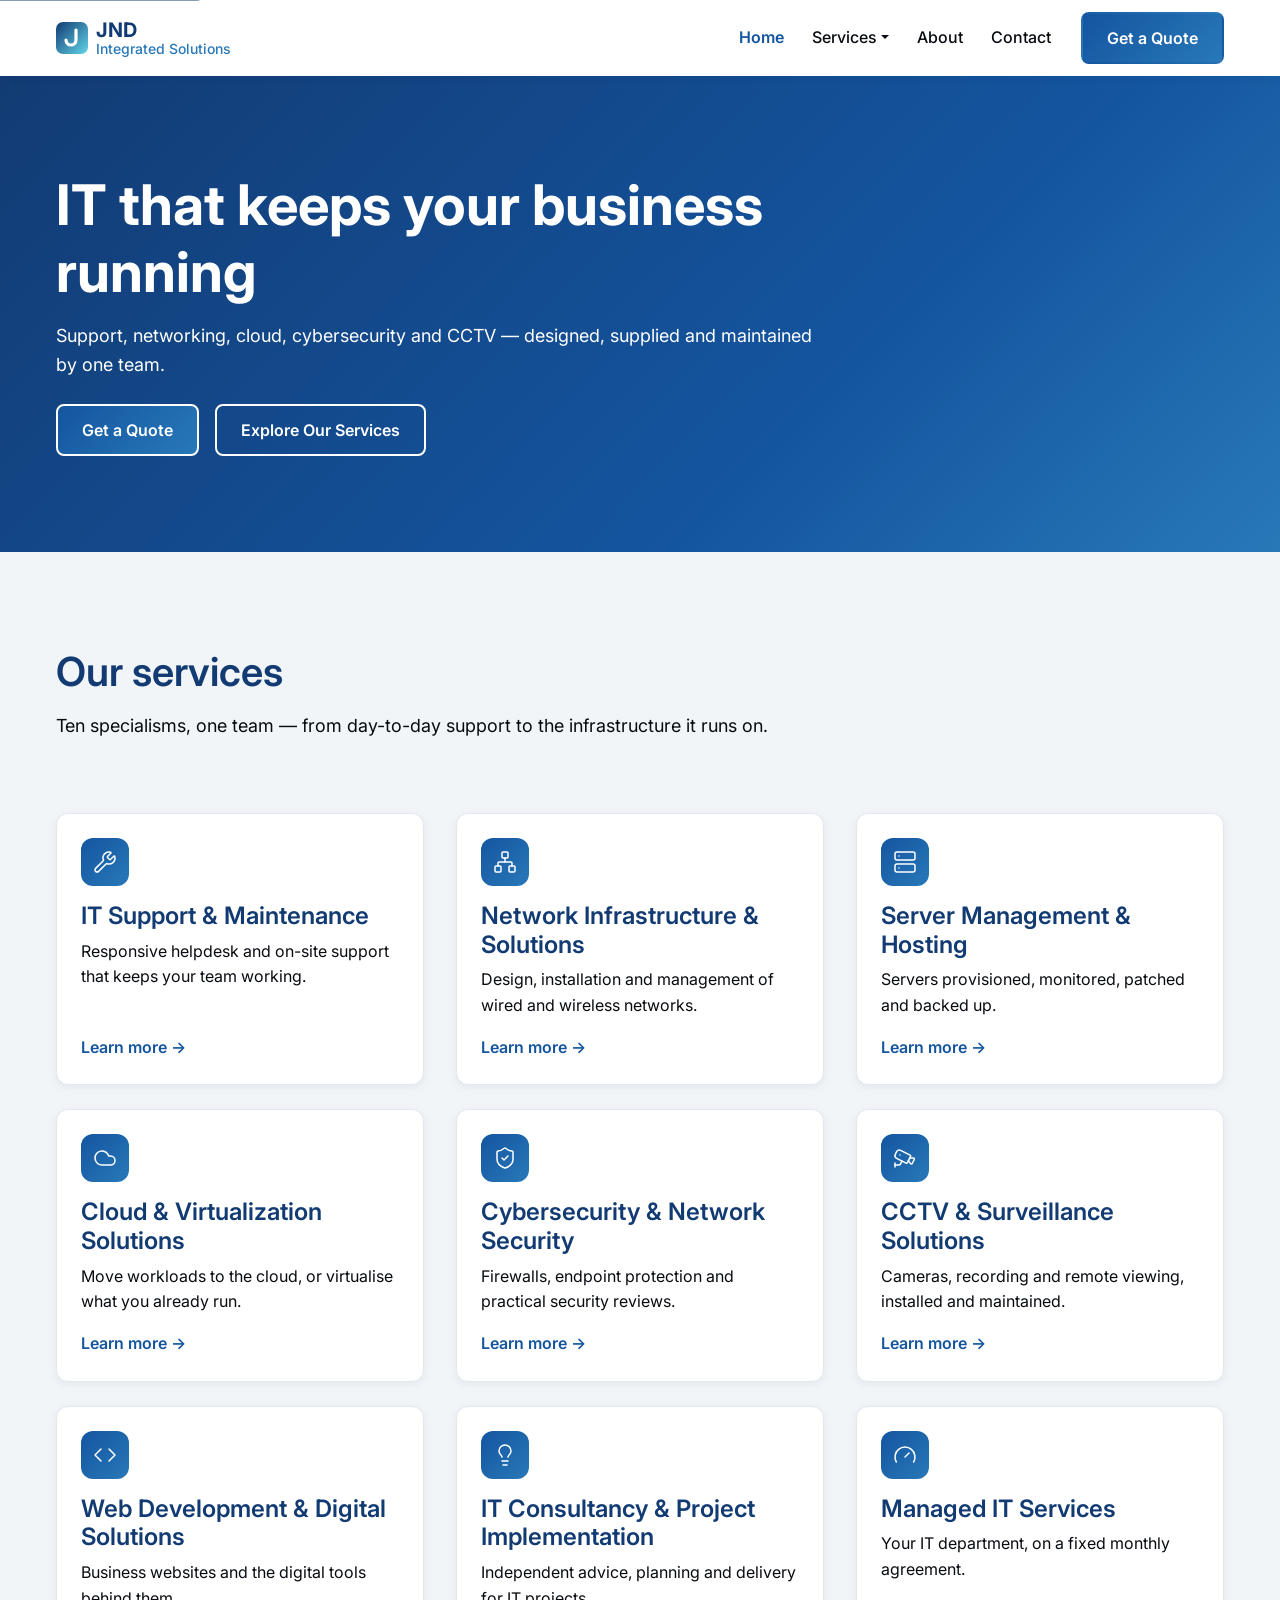
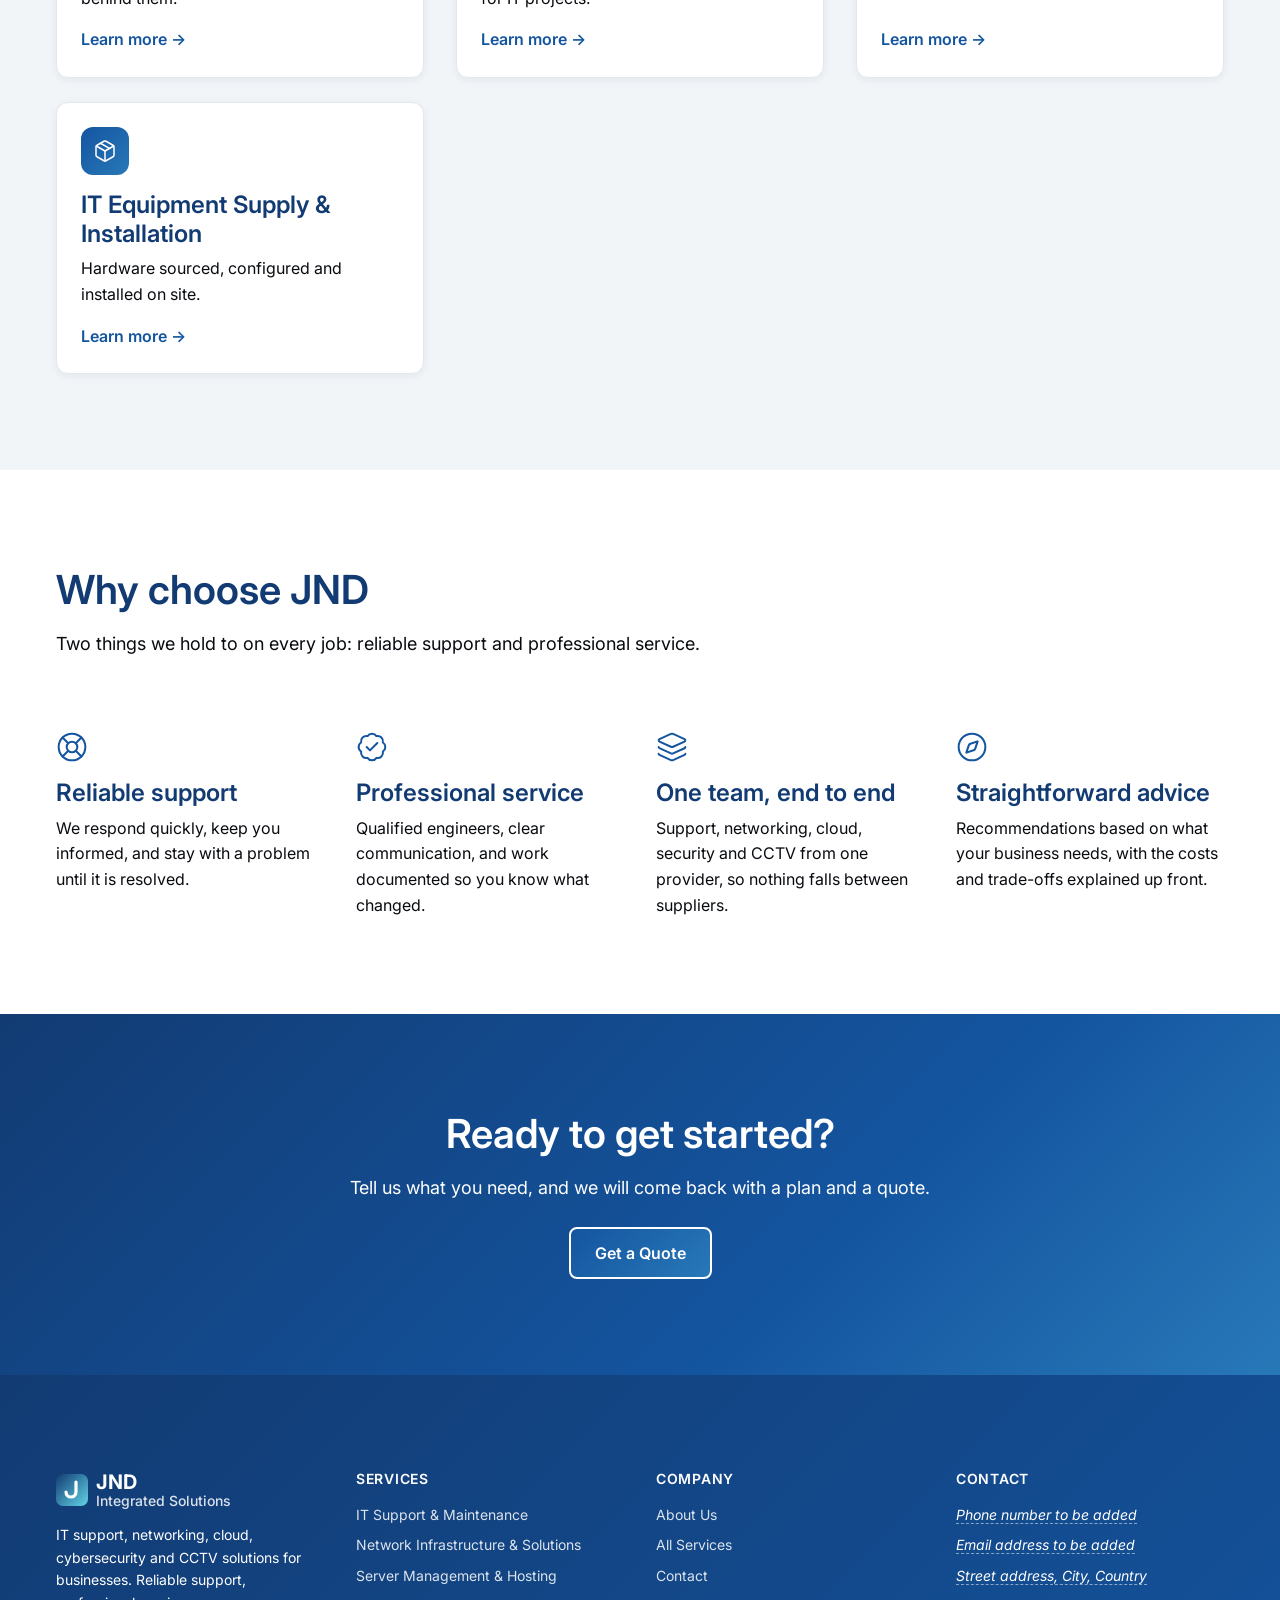
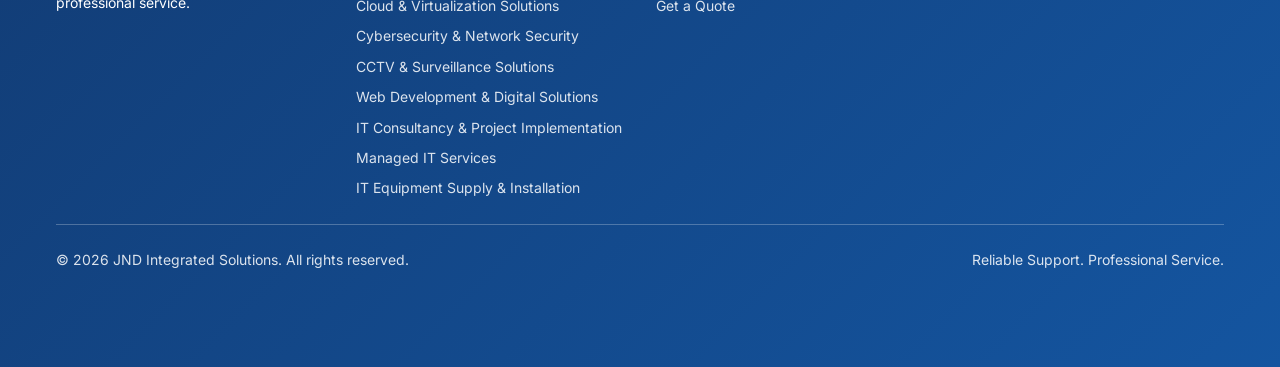
==== commit da03da7f: "feat: CTA banner (TASK-014), scroll reveal (TASK-015), fix primary button boundary on gradient bands" ====
--- a/index.html
+++ b/index.html
@@ -45,6 +45,26 @@
   <!-- JND brand layer — tokens, type scale, gradients, button/card overrides -->
   <link rel="stylesheet" href="assets/css/jnd.css">
 
+  <!-- Scroll reveal hook. This has to run before the first paint: it puts
+       .js-reveal on the root element, which is what lets jnd.css section 11
+       hide [data-reveal] elements. Doing this from reveal.js instead would let
+       the page paint normally and then hide itself, which flashes.
+
+       With JavaScript unavailable the class is never set and nothing is ever
+       hidden. The timer is the failsafe: if reveal.js never runs — a 404, a
+       syntax error, a blocked request — the class is dropped after 3s and
+       every band is simply visible. Losing the animation is acceptable.
+       Losing the content is not. -->
+  <script>
+    (function () {
+      var root = document.documentElement;
+      root.classList.add('js-reveal');
+      window.__jndRevealFailsafe = window.setTimeout(function () {
+        root.classList.remove('js-reveal');
+      }, 3000);
+    }());
+  </script>
+
   <!-- Bootstrap 5.3.8 bundle (Popper + Bootstrap) for dropdowns, collapse, etc. -->
   <script defer src="https://cdn.jsdelivr.net/npm/bootstrap@5.3.8/dist/js/bootstrap.bundle.min.js"></script>
 
@@ -54,6 +74,9 @@
 
   <!-- Copyright year in the footer -->
   <script defer src="assets/js/footer.js"></script>
+
+  <!-- Scroll reveal: fades [data-reveal] elements up as they enter the viewport -->
+  <script defer src="assets/js/reveal.js"></script>
 </head>
 <body>
 
@@ -188,7 +211,7 @@
       <div class="container">
 
         <div class="row">
-          <div class="col-12 col-lg-8">
+          <div class="col-12 col-lg-8" data-reveal>
             <h2 id="services-heading" class="mb-3">Our services</h2>
             <p class="lead mb-0">
               Ten specialisms, one team &mdash; from day-to-day support to the
@@ -199,7 +222,7 @@
 
         <div class="row g-4 mt-5">
 
-          <div class="col-12 col-md-6 col-lg-4">
+          <div class="col-12 col-md-6 col-lg-4" data-reveal>
             <div class="card h-100">
               <div class="card-body d-flex flex-column">
                 <div class="card-icon mb-3" aria-hidden="true">
@@ -213,7 +236,7 @@
             </div>
           </div>
 
-          <div class="col-12 col-md-6 col-lg-4">
+          <div class="col-12 col-md-6 col-lg-4" data-reveal>
             <div class="card h-100">
               <div class="card-body d-flex flex-column">
                 <div class="card-icon mb-3" aria-hidden="true">
@@ -227,7 +250,7 @@
             </div>
           </div>
 
-          <div class="col-12 col-md-6 col-lg-4">
+          <div class="col-12 col-md-6 col-lg-4" data-reveal>
             <div class="card h-100">
               <div class="card-body d-flex flex-column">
                 <div class="card-icon mb-3" aria-hidden="true">
@@ -241,7 +264,7 @@
             </div>
           </div>
 
-          <div class="col-12 col-md-6 col-lg-4">
+          <div class="col-12 col-md-6 col-lg-4" data-reveal>
             <div class="card h-100">
               <div class="card-body d-flex flex-column">
                 <div class="card-icon mb-3" aria-hidden="true">
@@ -255,7 +278,7 @@
             </div>
           </div>
 
-          <div class="col-12 col-md-6 col-lg-4">
+          <div class="col-12 col-md-6 col-lg-4" data-reveal>
             <div class="card h-100">
               <div class="card-body d-flex flex-column">
                 <div class="card-icon mb-3" aria-hidden="true">
@@ -269,7 +292,7 @@
             </div>
           </div>
 
-          <div class="col-12 col-md-6 col-lg-4">
+          <div class="col-12 col-md-6 col-lg-4" data-reveal>
             <div class="card h-100">
               <div class="card-body d-flex flex-column">
                 <div class="card-icon mb-3" aria-hidden="true">
@@ -283,7 +306,7 @@
             </div>
           </div>
 
-          <div class="col-12 col-md-6 col-lg-4">
+          <div class="col-12 col-md-6 col-lg-4" data-reveal>
             <div class="card h-100">
               <div class="card-body d-flex flex-column">
                 <div class="card-icon mb-3" aria-hidden="true">
@@ -297,7 +320,7 @@
             </div>
           </div>
 
-          <div class="col-12 col-md-6 col-lg-4">
+          <div class="col-12 col-md-6 col-lg-4" data-reveal>
             <div class="card h-100">
               <div class="card-body d-flex flex-column">
                 <div class="card-icon mb-3" aria-hidden="true">
@@ -311,7 +334,7 @@
             </div>
           </div>
 
-          <div class="col-12 col-md-6 col-lg-4">
+          <div class="col-12 col-md-6 col-lg-4" data-reveal>
             <div class="card h-100">
               <div class="card-body d-flex flex-column">
                 <div class="card-icon mb-3" aria-hidden="true">
@@ -325,7 +348,7 @@
             </div>
           </div>
 
-          <div class="col-12 col-md-6 col-lg-4">
+          <div class="col-12 col-md-6 col-lg-4" data-reveal>
             <div class="card h-100">
               <div class="card-body d-flex flex-column">
                 <div class="card-icon mb-3" aria-hidden="true">
@@ -363,7 +386,7 @@
       <div class="container">
 
         <div class="row">
-          <div class="col-12 col-lg-8">
+          <div class="col-12 col-lg-8" data-reveal>
             <h2 id="why-heading" class="mb-3">Why choose JND</h2>
             <p class="lead mb-0">
               Two things we hold to on every job: reliable support and
@@ -374,31 +397,68 @@
 
         <div class="row g-4 mt-5">
 
-          <div class="col-12 col-md-6 col-lg-3">
+          <div class="col-12 col-md-6 col-lg-3" data-reveal>
             <svg class="icon text-primary d-block mb-3" width="32" height="32" viewBox="0 0 24 24" aria-hidden="true"><circle cx="12" cy="12" r="10"/><path d="m4.93 4.93 4.24 4.24"/><path d="m14.83 9.17 4.24-4.24"/><path d="m14.83 14.83 4.24 4.24"/><path d="m9.17 14.83-4.24 4.24"/><circle cx="12" cy="12" r="4"/></svg>
             <h3 class="mb-2">Reliable support</h3>
             <p class="mb-0">We respond quickly, keep you informed, and stay with a problem until it is resolved.</p>
           </div>
 
-          <div class="col-12 col-md-6 col-lg-3">
+          <div class="col-12 col-md-6 col-lg-3" data-reveal>
             <svg class="icon text-primary d-block mb-3" width="32" height="32" viewBox="0 0 24 24" aria-hidden="true"><path d="M3.85 8.62a4 4 0 0 1 4.78-4.77 4 4 0 0 1 6.74 0 4 4 0 0 1 4.78 4.78 4 4 0 0 1 0 6.74 4 4 0 0 1-4.77 4.78 4 4 0 0 1-6.75 0 4 4 0 0 1-4.78-4.77 4 4 0 0 1 0-6.76Z"/><path d="m16 9-5.5 5.5L8 12"/></svg>
             <h3 class="mb-2">Professional service</h3>
             <p class="mb-0">Qualified engineers, clear communication, and work documented so you know what changed.</p>
           </div>
 
-          <div class="col-12 col-md-6 col-lg-3">
+          <div class="col-12 col-md-6 col-lg-3" data-reveal>
             <svg class="icon text-primary d-block mb-3" width="32" height="32" viewBox="0 0 24 24" aria-hidden="true"><path d="M12.83 2.18a2 2 0 0 0-1.66 0L2.6 6.08a1 1 0 0 0 0 1.83l8.58 3.91a2 2 0 0 0 1.66 0l8.58-3.9a1 1 0 0 0 0-1.83z"/><path d="M2 12a1 1 0 0 0 .58.91l8.6 3.91a2 2 0 0 0 1.65 0l8.58-3.9A1 1 0 0 0 22 12"/><path d="M2 17a1 1 0 0 0 .58.91l8.6 3.91a2 2 0 0 0 1.65 0l8.58-3.9A1 1 0 0 0 22 17"/></svg>
             <h3 class="mb-2">One team, end to end</h3>
             <p class="mb-0">Support, networking, cloud, security and CCTV from one provider, so nothing falls between suppliers.</p>
           </div>
 
-          <div class="col-12 col-md-6 col-lg-3">
+          <div class="col-12 col-md-6 col-lg-3" data-reveal>
             <svg class="icon text-primary d-block mb-3" width="32" height="32" viewBox="0 0 24 24" aria-hidden="true"><circle cx="12" cy="12" r="10"/><path d="m16.24 7.76-1.804 5.411a2 2 0 0 1-1.265 1.265L7.76 16.24l1.804-5.411a2 2 0 0 1 1.265-1.265z"/></svg>
             <h3 class="mb-2">Straightforward advice</h3>
             <p class="mb-0">Recommendations based on what your business needs, with the costs and trade-offs explained up front.</p>
           </div>
 
         </div>
+      </div>
+    </section>
+
+    <!-- =================================================================
+         CALL TO ACTION (TASK-014)
+         The second and last place the brand gradient appears. DESIGN.md
+         permits it on the hero and this banner only, so it keeps its impact
+         instead of becoming wallpaper.
+
+         Centred, where the hero is left aligned, so the foot of the page does
+         not simply restate the top of it.
+
+         One button, not the hero's pair. The visitor has just scrolled past
+         all ten services, so a second "explore our services" link would lead
+         them back over ground they have already covered; the footer
+         immediately below already carries the secondary paths.
+
+         No new CSS: .section, .bg-grad-modern, the grid, text-center and the
+         existing button classes. Copy is DRAFT.
+         ================================================================= -->
+    <section class="section bg-grad-modern text-white" aria-labelledby="cta-heading">
+      <div class="container">
+
+        <div class="row justify-content-center text-center">
+          <div class="col-12 col-md-10 col-lg-8" data-reveal>
+
+            <h2 id="cta-heading" class="mb-3">Ready to get started?</h2>
+
+            <p class="lead mb-4">
+              Tell us what you need, and we will come back with a plan and a quote.
+            </p>
+
+            <a class="btn btn-primary" href="contact.html">Get a Quote</a>
+
+          </div>
+        </div>
+
       </div>
     </section>
 
--- a/assets/css/jnd.css
+++ b/assets/css/jnd.css
@@ -14,6 +14,7 @@
      8. Footer
      9. Skip link, focus and reduced motion (accessibility)
     10. Icons
+    11. Scroll reveal
 
    Source of truth: docs/DESIGN.md. Keep the two in sync when either changes.
    ========================================================================== */
@@ -189,6 +190,26 @@
   background-image: none; /* reveal the solid background-color */
 }
 .btn-primary:hover { transform: translateY(-1px); }
+
+/* On a band that is itself a brand gradient, the primary button needs a visible
+   edge. Its fill is linear-gradient(135deg, #1455A0, #2878B8) — the same two
+   colours as the outer 35% of .bg-grad-modern, running the same way — and its
+   border is transparent, so where the two line up the button measures as
+   little as 1.59:1 against the band behind it. The label stays readable
+   (5.88:1); it is the shape that disappears.
+
+   WCAG 1.4.11 asks 3:1 of a UI component's boundary. White is 7.98:1 against
+   the band and 7.40:1 against the button, so the edge reads wherever it lands.
+   Scoped to the gradient bands, the only place the button's own colours can
+   coincide with its background. */
+.bg-grad-primary .btn-primary,
+.bg-grad-accent .btn-primary,
+.bg-grad-modern .btn-primary {
+  --bs-btn-border-color: #fff;
+  --bs-btn-hover-border-color: #fff;
+  --bs-btn-active-border-color: #fff;
+  --bs-btn-disabled-border-color: #fff;
+}
 
 /* Secondary — white fill, 2px Primary border, Primary text; hover fills Surface.
    Bootstrap's .btn-outline-primary normally fills with Primary on hover, so the
@@ -460,3 +481,38 @@
   stroke-linecap: round;
   stroke-linejoin: round;
 }
+
+/* 11. Scroll reveal ------------------------------------------------------- */
+/* Elements marked [data-reveal] fade up 16px the first time they enter the
+   viewport, once each. assets/js/reveal.js does the observing.
+
+   The hidden state is gated on .js-reveal, which a small inline script in
+   <head> puts on <html> before the first paint. Two things follow from that:
+   with JavaScript unavailable the class is never set, so nothing is ever
+   hidden; and because it is set in <head> rather than at the end of the body,
+   the page never paints normally and then hides itself.
+
+   Only the revealing content is transformed, never a .card. A card already
+   uses transform for its hover lift, and a transform here would race with it.
+   That is why [data-reveal] goes on the .col wrapper instead. */
+
+.js-reveal [data-reveal] {
+  opacity: 0;
+  transform: translateY(16px);
+  transition: opacity 300ms ease-out, transform 300ms ease-out;
+}
+
+.js-reveal [data-reveal].is-visible {
+  opacity: 1;
+  transform: none;
+}
+
+/* Belt and braces. reveal.js already declines to run under reduced motion, and
+   the <head> script drops the class if reveal.js never arrives — but a page of
+   invisible content is a bad enough failure to guard twice. */
+@media (prefers-reduced-motion: reduce) {
+  .js-reveal [data-reveal] {
+    opacity: 1;
+    transform: none;
+  }
+}
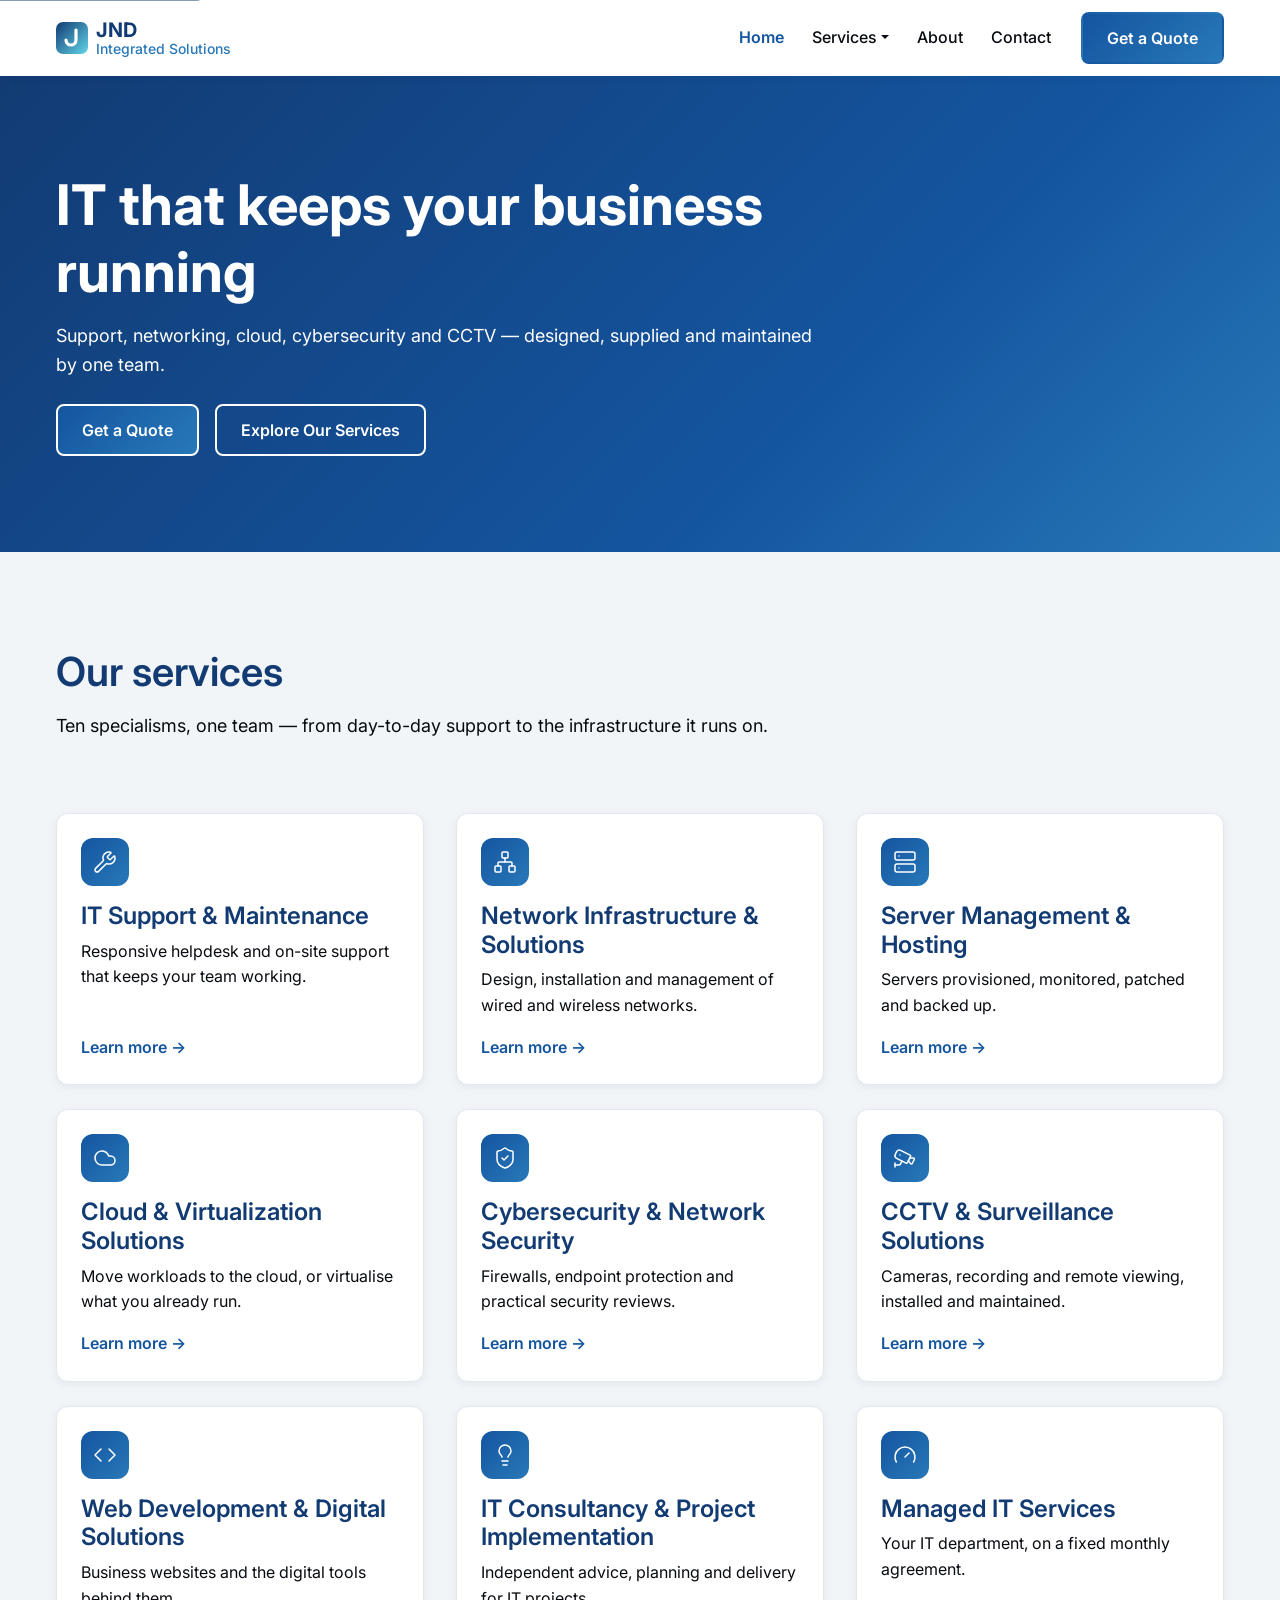
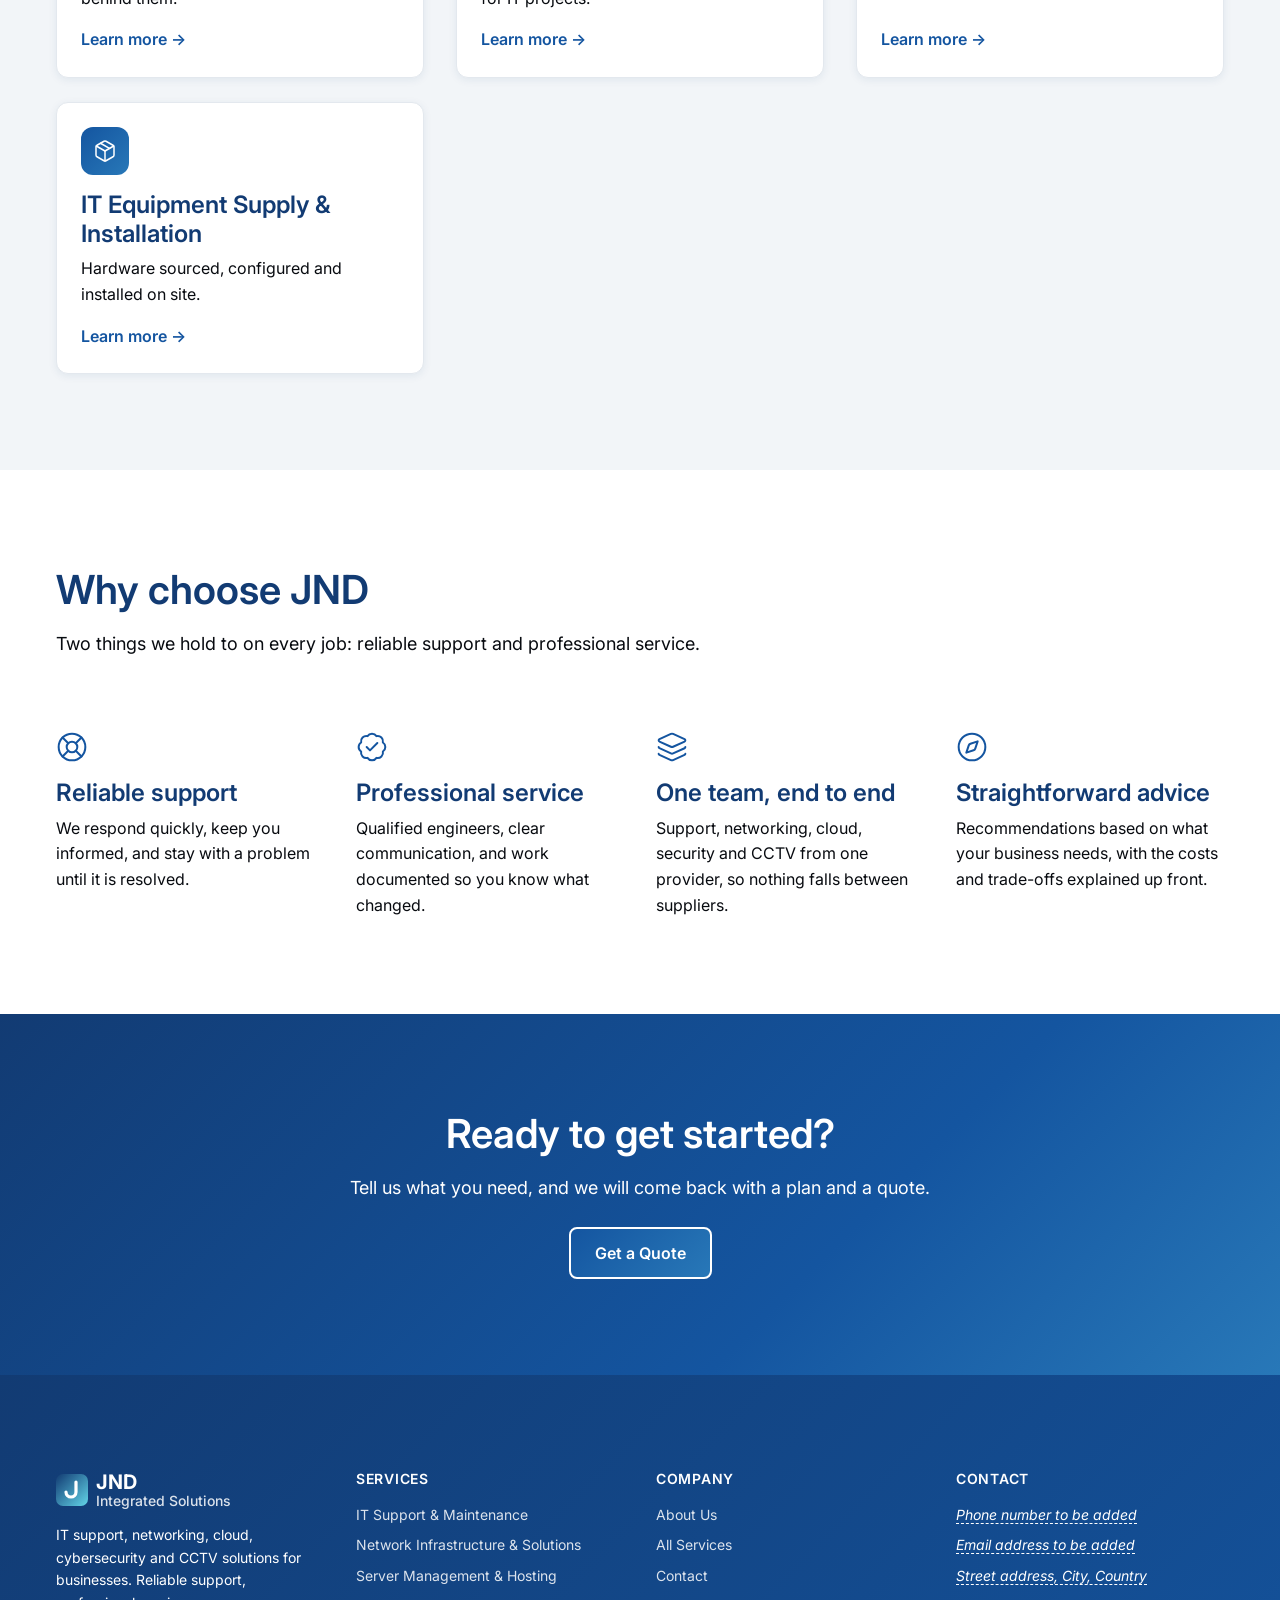
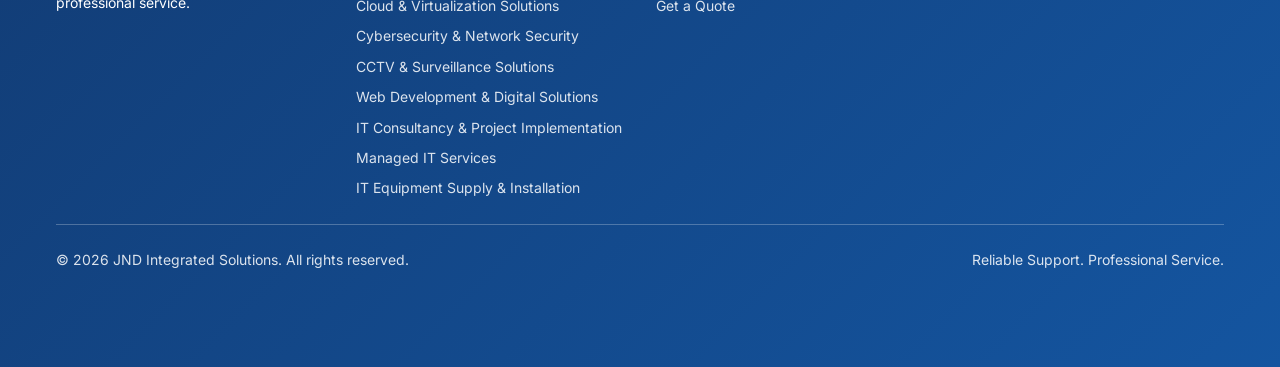
==== commit dfd9db80: "feat: SEO, page-weight, link and deploy passes (TASK-038..042) TASK-038 (SEO): add canonical + og:ur" ====
--- a/index.html
+++ b/index.html
@@ -6,15 +6,16 @@
 
   <!--
     BASE TEMPLATE (TASK-005)
-    Every page starts from this head. TODO markers show what is still pending.
-
-    Pending:
-      - <link rel="canonical">          TASK-042 (needs the live domain)
-      - og:url, og:image, twitter:image  TASK-042 (needs domain + share image)
-      - per-page titles/descriptions     TASK-038
+    Every page starts from this head. Nothing is pending: the per-page title and
+    description, the canonical URL and the Open Graph share image are all in
+    place, and tools/check-seo.js holds every page to that shape.
   -->
   <title>JND Integrated Solutions — IT Support &amp; Networking</title>
   <meta name="description" content="JND Integrated Solutions provides IT support, networking, cloud, cybersecurity and CCTV services for businesses. Reliable support, professional service.">
+
+  <!-- Canonical URL (TASK-038, TASK-042): the one address a search engine
+       should index for this page, absolute against the live domain. -->
+  <link rel="canonical" href="https://jndis.net/">
 
   <!-- Colours the browser UI on mobile (address bar / tab strip) -->
   <meta name="theme-color" content="#123B73">
@@ -26,13 +27,23 @@
   <meta property="og:type" content="website">
   <meta property="og:site_name" content="JND Integrated Solutions">
   <meta property="og:locale" content="en">
+  <meta property="og:url" content="https://jndis.net/">
   <meta property="og:title" content="JND Integrated Solutions — IT Support &amp; Networking">
   <meta property="og:description" content="JND Integrated Solutions provides IT support, networking, cloud, cybersecurity and CCTV services for businesses. Reliable support, professional service.">
 
-  <!-- Twitter / X. Card type stays "summary" until a share image exists (TASK-042). -->
-  <meta name="twitter:card" content="summary">
+  <!-- Share card (TASK-042): 1200x630, the size link previews are built
+       for. Source and regeneration: assets/img/og-image.svg. -->
+  <meta property="og:image" content="https://jndis.net/assets/img/og-image.png">
+  <meta property="og:image:width" content="1200">
+  <meta property="og:image:height" content="630">
+  <meta property="og:image:alt" content="JND Integrated Solutions — Reliable Support. Professional Service.">
+
+  <!-- Twitter / X. summary_large_image because the share card below is 1200x630. -->
+  <meta name="twitter:card" content="summary_large_image">
   <meta name="twitter:title" content="JND Integrated Solutions — IT Support &amp; Networking">
   <meta name="twitter:description" content="JND Integrated Solutions provides IT support, networking, cloud, cybersecurity and CCTV services for businesses. Reliable support, professional service.">
+  <meta name="twitter:image" content="https://jndis.net/assets/img/og-image.png">
+  <meta name="twitter:image:alt" content="JND Integrated Solutions — Reliable Support. Professional Service.">
 
   <!-- Inter — brand typeface (DESIGN.md: 400/500/600/700) -->
   <link rel="preconnect" href="https://fonts.googleapis.com">
@@ -96,7 +107,7 @@
 
         <!-- Wordmark. The mark is decorative (alt=""), the text carries the name. -->
         <a class="navbar-brand d-flex align-items-center gap-2" href="index.html">
-          <img src="assets/img/favicon.svg" alt="" width="32" height="32" class="d-block">
+          <img src="assets/img/favicon.svg" alt="" width="32" height="32" class="d-block" decoding="async">
           <span class="d-flex flex-column">
             <span class="site-brand-name">JND</span>
             <span class="site-brand-tagline">Integrated Solutions</span>
@@ -477,7 +488,7 @@
         <!-- About -->
         <div class="col-12 col-md-6 col-lg-3">
           <a class="d-inline-flex align-items-center gap-2 mb-3" href="index.html">
-            <img src="assets/img/favicon.svg" alt="" width="32" height="32" class="d-block">
+            <img src="assets/img/favicon.svg" alt="" width="32" height="32" class="d-block" loading="lazy" decoding="async">
             <span class="d-flex flex-column">
               <span class="site-brand-name">JND</span>
               <span class="site-brand-tagline">Integrated Solutions</span>
--- a/assets/css/jnd.css
+++ b/assets/css/jnd.css
@@ -15,6 +15,7 @@
      9. Skip link, focus and reduced motion (accessibility)
     10. Icons
     11. Scroll reveal
+    12. Service detail pages
 
    Source of truth: docs/DESIGN.md. Keep the two in sync when either changes.
    ========================================================================== */
@@ -403,10 +404,12 @@
 .site-footer .site-brand-tagline { color: rgba(255, 255, 255, .85); }
 
 /* TEMPORARY — flags contact details that have not been supplied yet.
+   currentColor rather than white, because the placeholder appears on the dark
+   footer AND on the light contact-page card; the underline has to read on both.
    Delete this rule and the .site-placeholder spans at TASK-042. */
 .site-placeholder {
   font-style: italic;
-  border-bottom: 1px dashed rgba(255, 255, 255, .5);
+  border-bottom: 1px dashed currentColor;
 }
 
 /* 9. Skip link, focus and reduced motion ---------------------------------- */
@@ -441,7 +444,8 @@
    the dark hero and footer bands (7.4:1 there). Whichever band it lands on,
    one of the two rings contrasts. */
 a:focus-visible,
-.btn:focus-visible {
+.btn:focus-visible,
+.faq-question:focus-visible {
   outline: 2px solid var(--jnd-secondary);
   outline-offset: 2px;
   box-shadow: 0 0 0 2px #fff;
@@ -460,7 +464,8 @@
   }
 
   .card:hover,
-  .btn-primary:hover {
+  .btn-primary:hover,
+  .service-pager-link:hover {
     transform: none;
   }
 }
@@ -516,3 +521,103 @@
     transform: none;
   }
 }
+
+/* 12. Service detail pages ------------------------------------------------- */
+/* The FAQ accordion, the numbered process list and the previous/next pager.
+   The "what's included" list needs nothing here: .list-unstyled, the Bootstrap
+   grid, .icon and .text-primary already carry it. See DESIGN.md, "Service
+   detail page". */
+
+/* FAQ accordion — native <details> / <summary>.
+
+   Deliberately NOT Bootstrap's .accordion. Bootstrap's collapse hides an
+   unopened panel with .collapse:not(.show) { display: none }, so if the CDN
+   bundle ever failed to load the answers would not merely stop animating —
+   they would be unreachable. <details> is the same widget with no JavaScript
+   and nothing to fail, and the browser announces the question, the answer and
+   the open/closed state itself.
+
+   The trade-off is real and accepted: a <summary> is not a heading, so the
+   questions cannot be reached with heading navigation. Losing that is better
+   than losing the answers. */
+
+.faq-item {
+  border: 1px solid var(--jnd-border);
+  border-radius: 12px;
+  background-color: #fff;
+}
+
+.faq-item + .faq-item { margin-top: .75rem; }
+
+/* The open item takes the Primary border, so which one is expanded still reads
+   without relying on the chevron's rotation. */
+.faq-item[open] { border-color: var(--jnd-primary); }
+
+.faq-question {
+  display: flex;
+  align-items: center;
+  justify-content: space-between;
+  gap: 1rem;
+  padding: 1rem 1.25rem;
+  font-weight: 600;
+  color: var(--jnd-secondary);   /* 11.06:1 on white */
+
+  /* Hides the browser's own disclosure triangle, in every engine. */
+  list-style: none;
+}
+.faq-question::-webkit-details-marker { display: none; }
+
+/* Rotates the inlined chevron rather than swapping two images. */
+.faq-chevron {
+  flex: 0 0 auto;
+  transition: transform .2s ease-out;
+}
+.faq-item[open] .faq-chevron { transform: rotate(180deg); }
+
+.faq-answer {
+  margin: 0;
+  padding: 0 1.25rem 1.25rem;
+}
+
+/* Numbered process steps. The <ol> carries the sequence for assistive
+   technology, so the visible numerals are decoration and are aria-hidden. */
+
+.process-step + .process-step { margin-top: 1.5rem; }
+
+.process-number {
+  display: grid;
+  place-items: center;
+  flex: 0 0 auto;
+  width: 44px;
+  height: 44px;
+  border-radius: 50%;
+  background-color: var(--jnd-primary);   /* white numeral: 7.40:1 */
+  color: #fff;
+  font-weight: 600;
+}
+
+/* Previous / next service. Same chrome as a card, because that is what it is:
+   a link that behaves like one. */
+.service-pager-link {
+  display: block;
+  padding: 1rem 1.25rem;
+  border: 1px solid var(--jnd-border);
+  border-radius: 12px;
+  background-color: #fff;
+  text-decoration: none;
+  box-shadow: 0 2px 8px rgba(18, 59, 115, .08);
+  transition: box-shadow .2s ease-out, transform .2s ease-out;
+}
+.service-pager-link:hover {
+  box-shadow: 0 8px 24px rgba(18, 59, 115, .14);
+  transform: translateY(-2px);
+}
+.service-pager-label {
+  display: block;
+  font-size: .875rem;
+  color: var(--bs-secondary-color);   /* 6.73:1 on white */
+}
+.service-pager-name {
+  display: block;
+  font-weight: 600;
+}
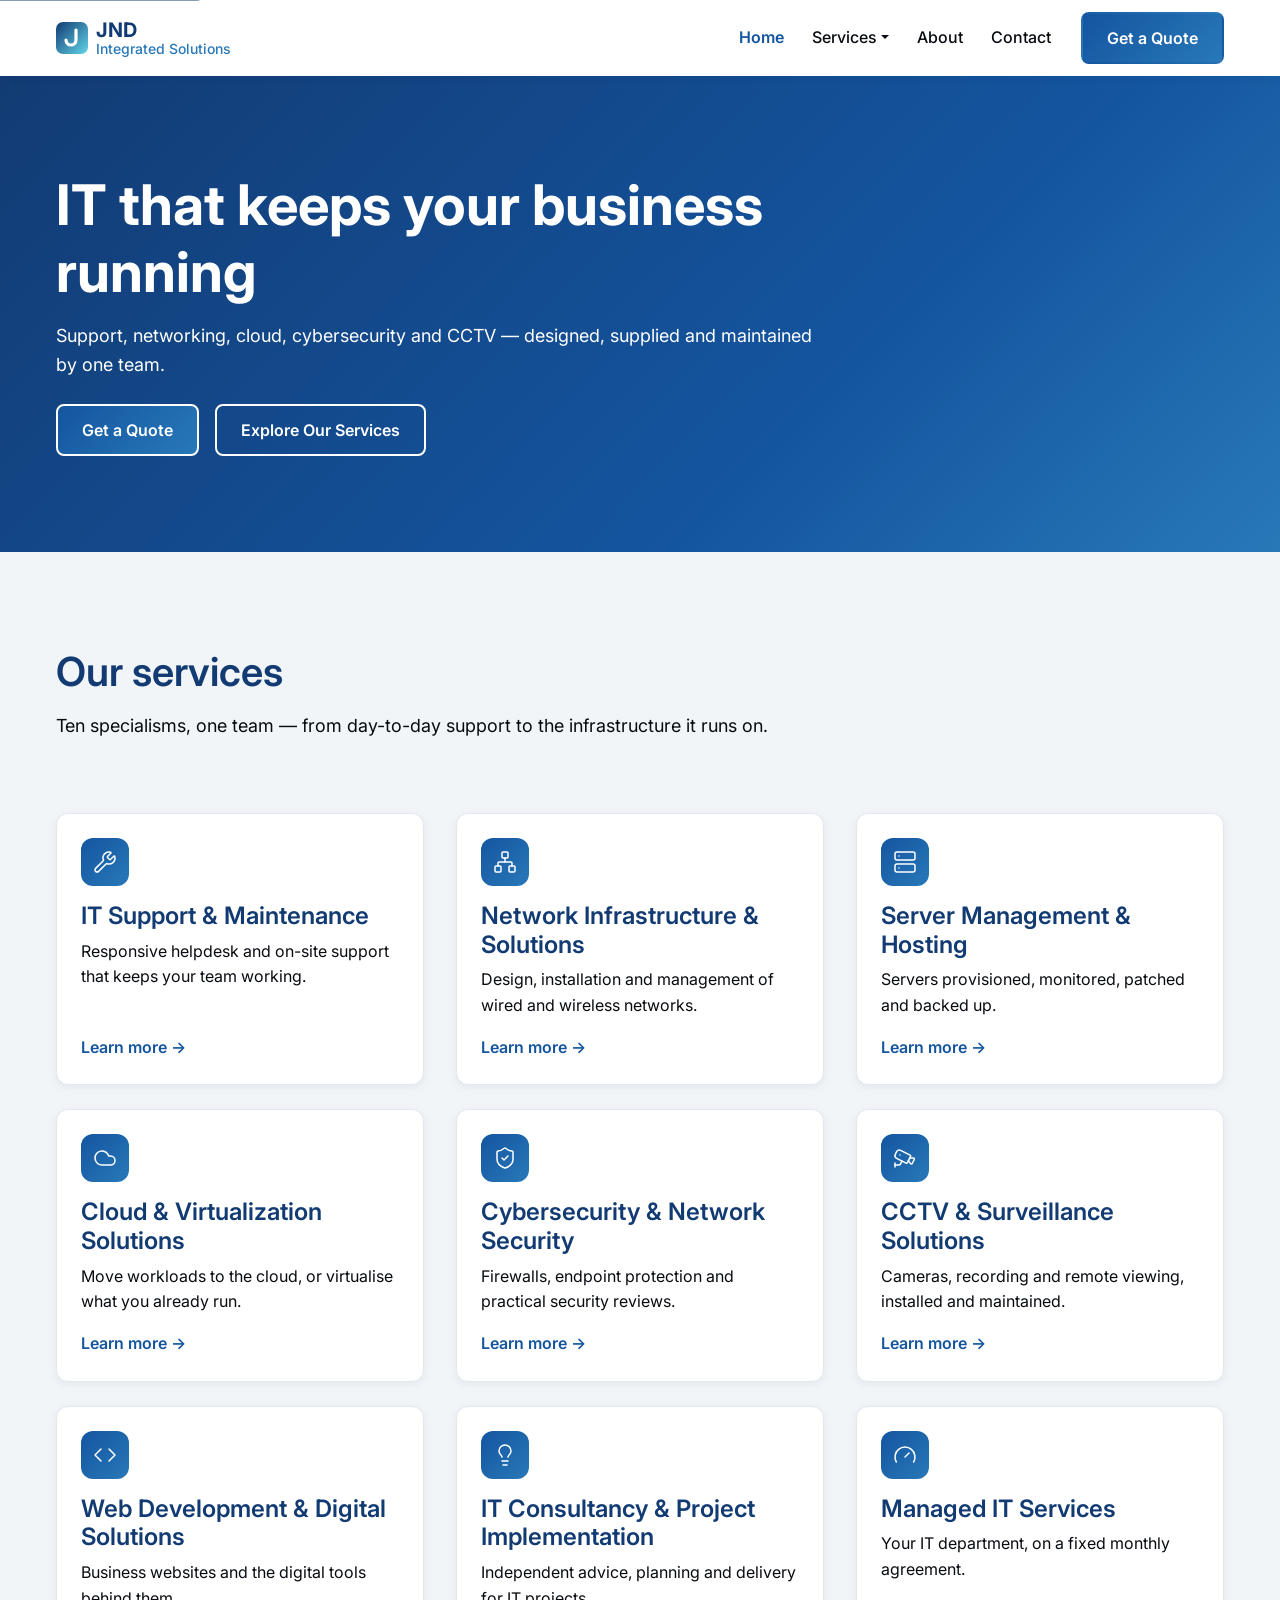
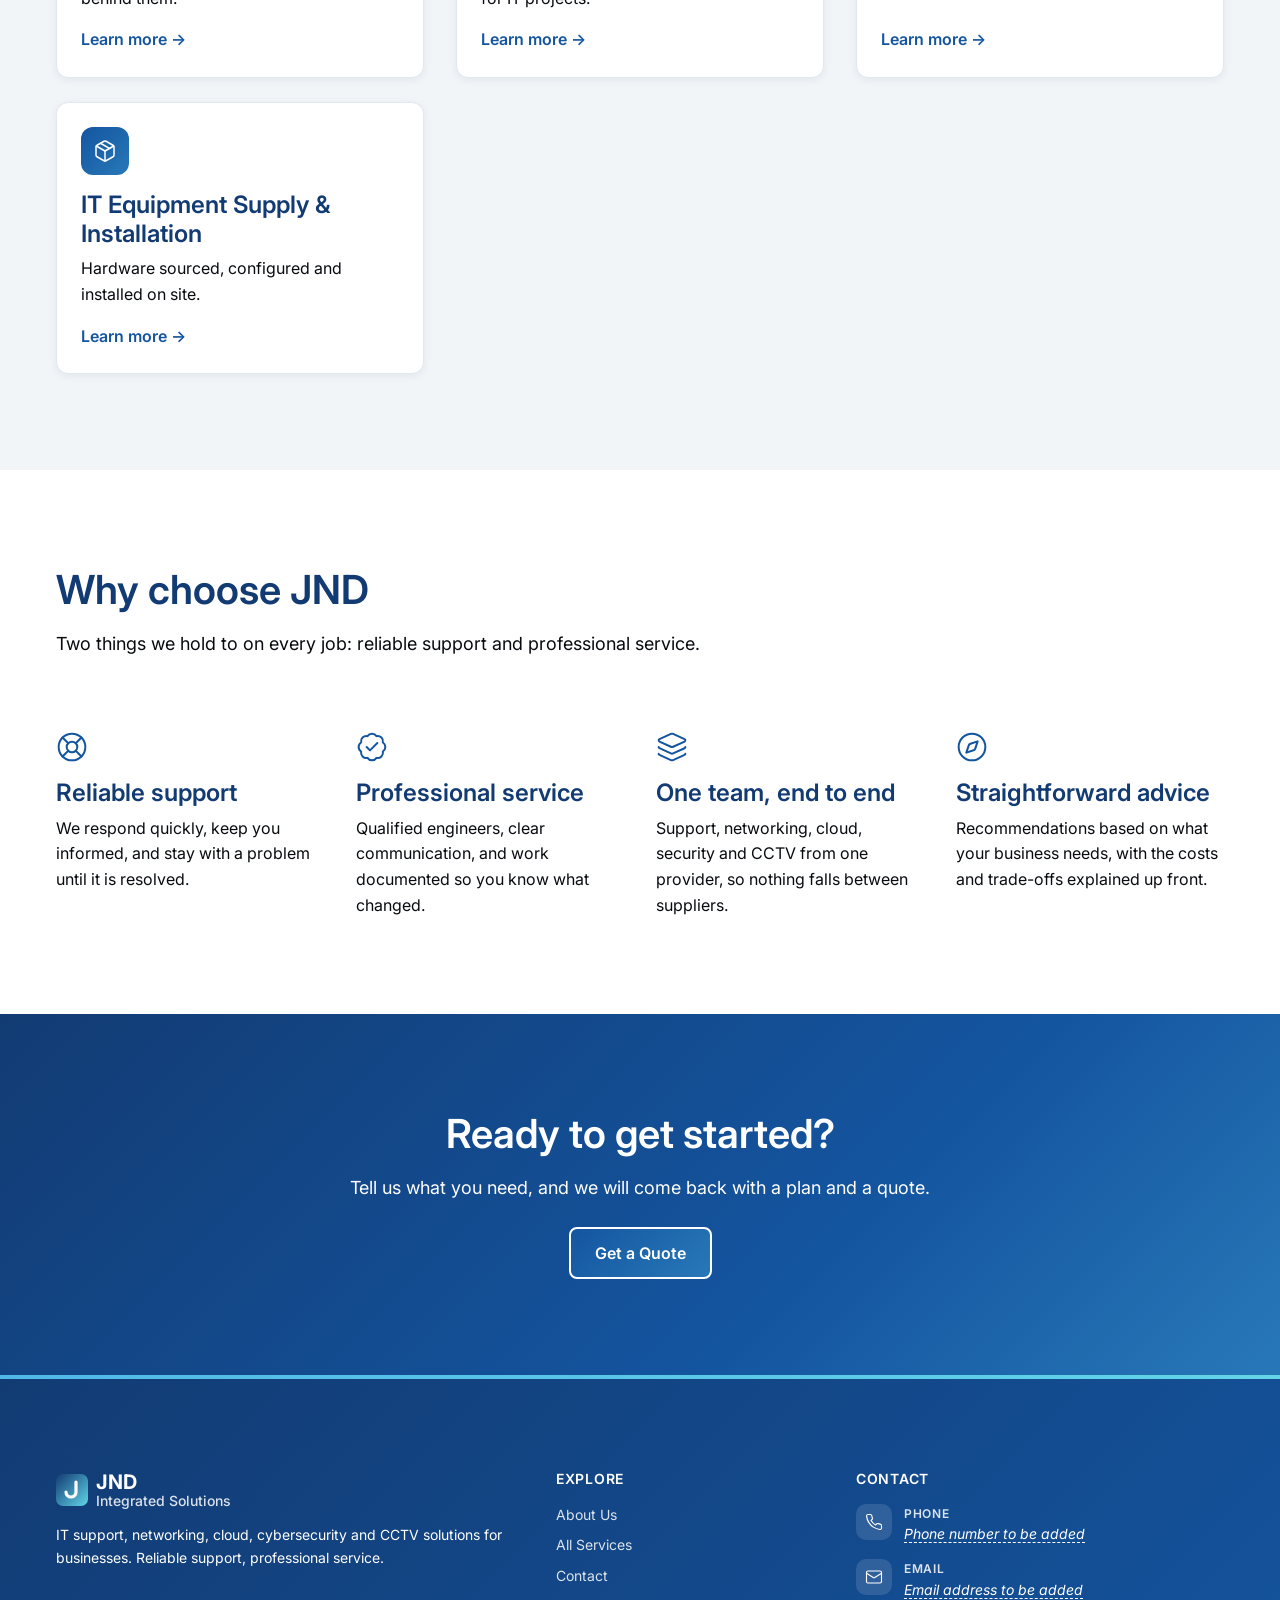
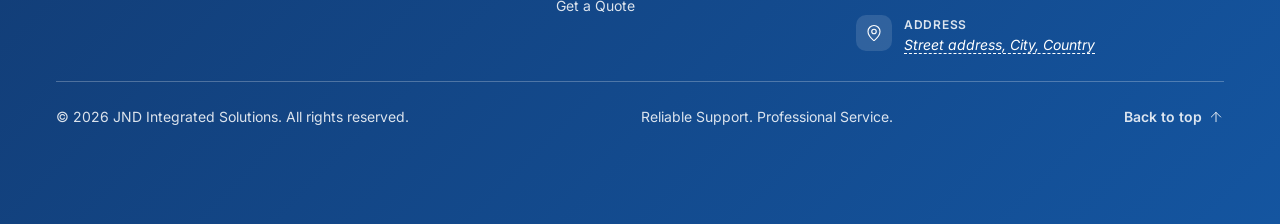
==== commit ab12bcab: "feat: redesign the global footer - Three zones: brand, Explore, Contact (was About / Company / Conta" ====
--- a/index.html
+++ b/index.html
@@ -483,10 +483,10 @@
   <footer class="section site-footer bg-grad-primary text-white">
     <div class="container">
 
-      <div class="row g-4">
-
-        <!-- About -->
-        <div class="col-12 col-md-6 col-lg-3">
+      <div class="row g-4 g-lg-5">
+
+        <!-- Brand -->
+        <div class="col-12 col-lg-5">
           <a class="d-inline-flex align-items-center gap-2 mb-3" href="index.html">
             <img src="assets/img/favicon.svg" alt="" width="32" height="32" class="d-block" loading="lazy" decoding="async">
             <span class="d-flex flex-column">
@@ -494,32 +494,15 @@
               <span class="site-brand-tagline">Integrated Solutions</span>
             </span>
           </a>
-          <p class="small mb-0">
+          <p class="small mb-4">
             IT support, networking, cloud, cybersecurity and CCTV solutions for
             businesses. Reliable support, professional service.
           </p>
         </div>
 
-        <!-- Services — same list, order and filenames as the header dropdown -->
+        <!-- Explore -->
         <div class="col-12 col-md-6 col-lg-3">
-          <h2 class="site-footer-title mb-3">Services</h2>
-          <ul class="list-unstyled mb-0 small">
-            <li class="mb-2"><a href="services/it-support-maintenance.html">IT Support &amp; Maintenance</a></li>
-            <li class="mb-2"><a href="services/network-infrastructure.html">Network Infrastructure &amp; Solutions</a></li>
-            <li class="mb-2"><a href="services/server-management-hosting.html">Server Management &amp; Hosting</a></li>
-            <li class="mb-2"><a href="services/cloud-virtualization.html">Cloud &amp; Virtualization Solutions</a></li>
-            <li class="mb-2"><a href="services/cybersecurity.html">Cybersecurity &amp; Network Security</a></li>
-            <li class="mb-2"><a href="services/cctv-surveillance.html">CCTV &amp; Surveillance Solutions</a></li>
-            <li class="mb-2"><a href="services/web-development.html">Web Development &amp; Digital Solutions</a></li>
-            <li class="mb-2"><a href="services/it-consultancy.html">IT Consultancy &amp; Project Implementation</a></li>
-            <li class="mb-2"><a href="services/managed-it-services.html">Managed IT Services</a></li>
-            <li class="mb-0"><a href="services/equipment-supply-installation.html">IT Equipment Supply &amp; Installation</a></li>
-          </ul>
-        </div>
-
-        <!-- Company -->
-        <div class="col-12 col-md-6 col-lg-3">
-          <h2 class="site-footer-title mb-3">Company</h2>
+          <h2 class="site-footer-title mb-3">Explore</h2>
           <ul class="list-unstyled mb-0 small">
             <li class="mb-2"><a href="about.html">About Us</a></li>
             <li class="mb-2"><a href="services/index.html">All Services</a></li>
@@ -529,16 +512,41 @@
         </div>
 
         <!-- Contact — PLACEHOLDERS. Real details must be supplied before launch.
-             Nothing real-looking is here on purpose, so nothing ships by accident. -->
-        <div class="col-12 col-md-6 col-lg-3">
+             Nothing real-looking is here on purpose, so nothing ships by accident.
+             Each row is ready to become a tel:/mailto: link at TASK-042. -->
+        <div class="col-12 col-md-6 col-lg-4">
           <h2 class="site-footer-title mb-3">Contact</h2>
-          <ul class="list-unstyled mb-0 small">
+          <ul class="list-unstyled footer-contact mb-0 small">
             <!-- TODO (TASK-042): real phone number -->
-            <li class="mb-2"><span class="site-placeholder">Phone number to be added</span></li>
+            <li>
+              <span class="footer-contact-icon" aria-hidden="true">
+                <svg class="icon" width="18" height="18" viewBox="0 0 24 24"><path d="M22 16.92v3a2 2 0 0 1-2.18 2 19.79 19.79 0 0 1-8.63-3.07 19.5 19.5 0 0 1-6-6 19.79 19.79 0 0 1-3.07-8.67A2 2 0 0 1 4.11 2h3a2 2 0 0 1 2 1.72 12.84 12.84 0 0 0 .7 2.81 2 2 0 0 1-.45 2.11L8.09 9.91a16 16 0 0 0 6 6l1.27-1.27a2 2 0 0 1 2.11-.45 12.84 12.84 0 0 0 2.81.7A2 2 0 0 1 22 16.92z"/></svg>
+              </span>
+              <span>
+                <span class="footer-contact-label">Phone</span>
+                <span class="site-placeholder">Phone number to be added</span>
+              </span>
+            </li>
             <!-- TODO (TASK-042): real email address -->
-            <li class="mb-2"><span class="site-placeholder">Email address to be added</span></li>
+            <li>
+              <span class="footer-contact-icon" aria-hidden="true">
+                <svg class="icon" width="18" height="18" viewBox="0 0 24 24"><rect width="20" height="16" x="2" y="4" rx="2"/><path d="m22 7-8.97 5.7a1.94 1.94 0 0 1-2.06 0L2 7"/></svg>
+              </span>
+              <span>
+                <span class="footer-contact-label">Email</span>
+                <span class="site-placeholder">Email address to be added</span>
+              </span>
+            </li>
             <!-- TODO (TASK-042): real postal address -->
-            <li class="mb-0"><span class="site-placeholder">Street address, City, Country</span></li>
+            <li>
+              <span class="footer-contact-icon" aria-hidden="true">
+                <svg class="icon" width="18" height="18" viewBox="0 0 24 24"><path d="M20 10c0 4.993-5.539 10.193-7.399 11.799a1 1 0 0 1-1.202 0C9.539 20.193 4 14.993 4 10a8 8 0 0 1 16 0"/><circle cx="12" cy="10" r="3"/></svg>
+              </span>
+              <span>
+                <span class="footer-contact-label">Address</span>
+                <span class="site-placeholder">Street address, City, Country</span>
+              </span>
+            </li>
           </ul>
         </div>
 
@@ -548,11 +556,15 @@
            renders as a subtle white divider with no extra classes. -->
       <hr class="my-4">
 
-      <div class="site-footer-meta d-flex flex-column flex-md-row justify-content-between gap-2 small">
+      <div class="site-footer-meta d-flex flex-column flex-lg-row align-items-lg-center justify-content-between gap-3 small">
         <p class="mb-0">
           &copy; <span data-current-year>2026</span> JND Integrated Solutions. All rights reserved.
         </p>
         <p class="mb-0">Reliable Support. Professional Service.</p>
+        <a class="footer-top" href="#main">
+          Back to top
+          <svg class="icon" width="16" height="16" viewBox="0 0 24 24" aria-hidden="true"><path d="m5 12 7-7 7 7"/><path d="M12 19V5"/></svg>
+        </a>
       </div>
 
     </div>
--- a/assets/css/jnd.css
+++ b/assets/css/jnd.css
@@ -412,6 +412,60 @@
   border-bottom: 1px dashed currentColor;
 }
 
+/* Accent hairline across the top edge: a small brand gesture that separates
+   the footer from whatever band sits above it. Decorative only — no text ever
+   sits over it — so Accent/Highlight are safe here. Accent is deliberately
+   never a text colour (see the note on .text-midblue). */
+.site-footer {
+  position: relative;
+}
+.site-footer::before {
+  content: "";
+  position: absolute;
+  inset: 0 0 auto 0;
+  height: .25rem;
+  background-image: linear-gradient(90deg, var(--jnd-accent), var(--jnd-highlight));
+}
+
+/* Contact rows: icon badge + label + value, so phone/email/address scan at a
+   glance instead of reading as three identical lines. The badge is decoration
+   (the wrapper carries aria-hidden); the label and value carry the meaning and
+   stay at 85% white — 5.86:1 on the lighter end of the gradient, so AA holds.
+   The badge is sized in rem, not px, to stay inside the fluid-width rule that
+   check-responsive.js enforces on the stylesheet. */
+.footer-contact li {
+  display: flex;
+  align-items: flex-start;
+  gap: .75rem;
+}
+.footer-contact li + li { margin-top: .875rem; }
+.footer-contact-icon {
+  flex: 0 0 auto;
+  display: grid;
+  place-items: center;
+  width: 2.25rem;
+  height: 2.25rem;
+  border-radius: 10px;
+  background-color: rgba(255, 255, 255, .12);
+  color: #fff;
+}
+.footer-contact-label {
+  display: block;
+  font-size: .75rem;
+  font-weight: 600;
+  letter-spacing: .06em;
+  text-transform: uppercase;
+  color: rgba(255, 255, 255, .85);
+}
+
+/* Back-to-top affordance in the bottom bar. */
+.footer-top {
+  display: inline-flex;
+  align-items: center;
+  gap: .375rem;
+  font-weight: 600;
+}
+
 /* 9. Skip link, focus and reduced motion ---------------------------------- */
 
 /* Skip link: off-screen until focused, then pinned to the top-left. Uses
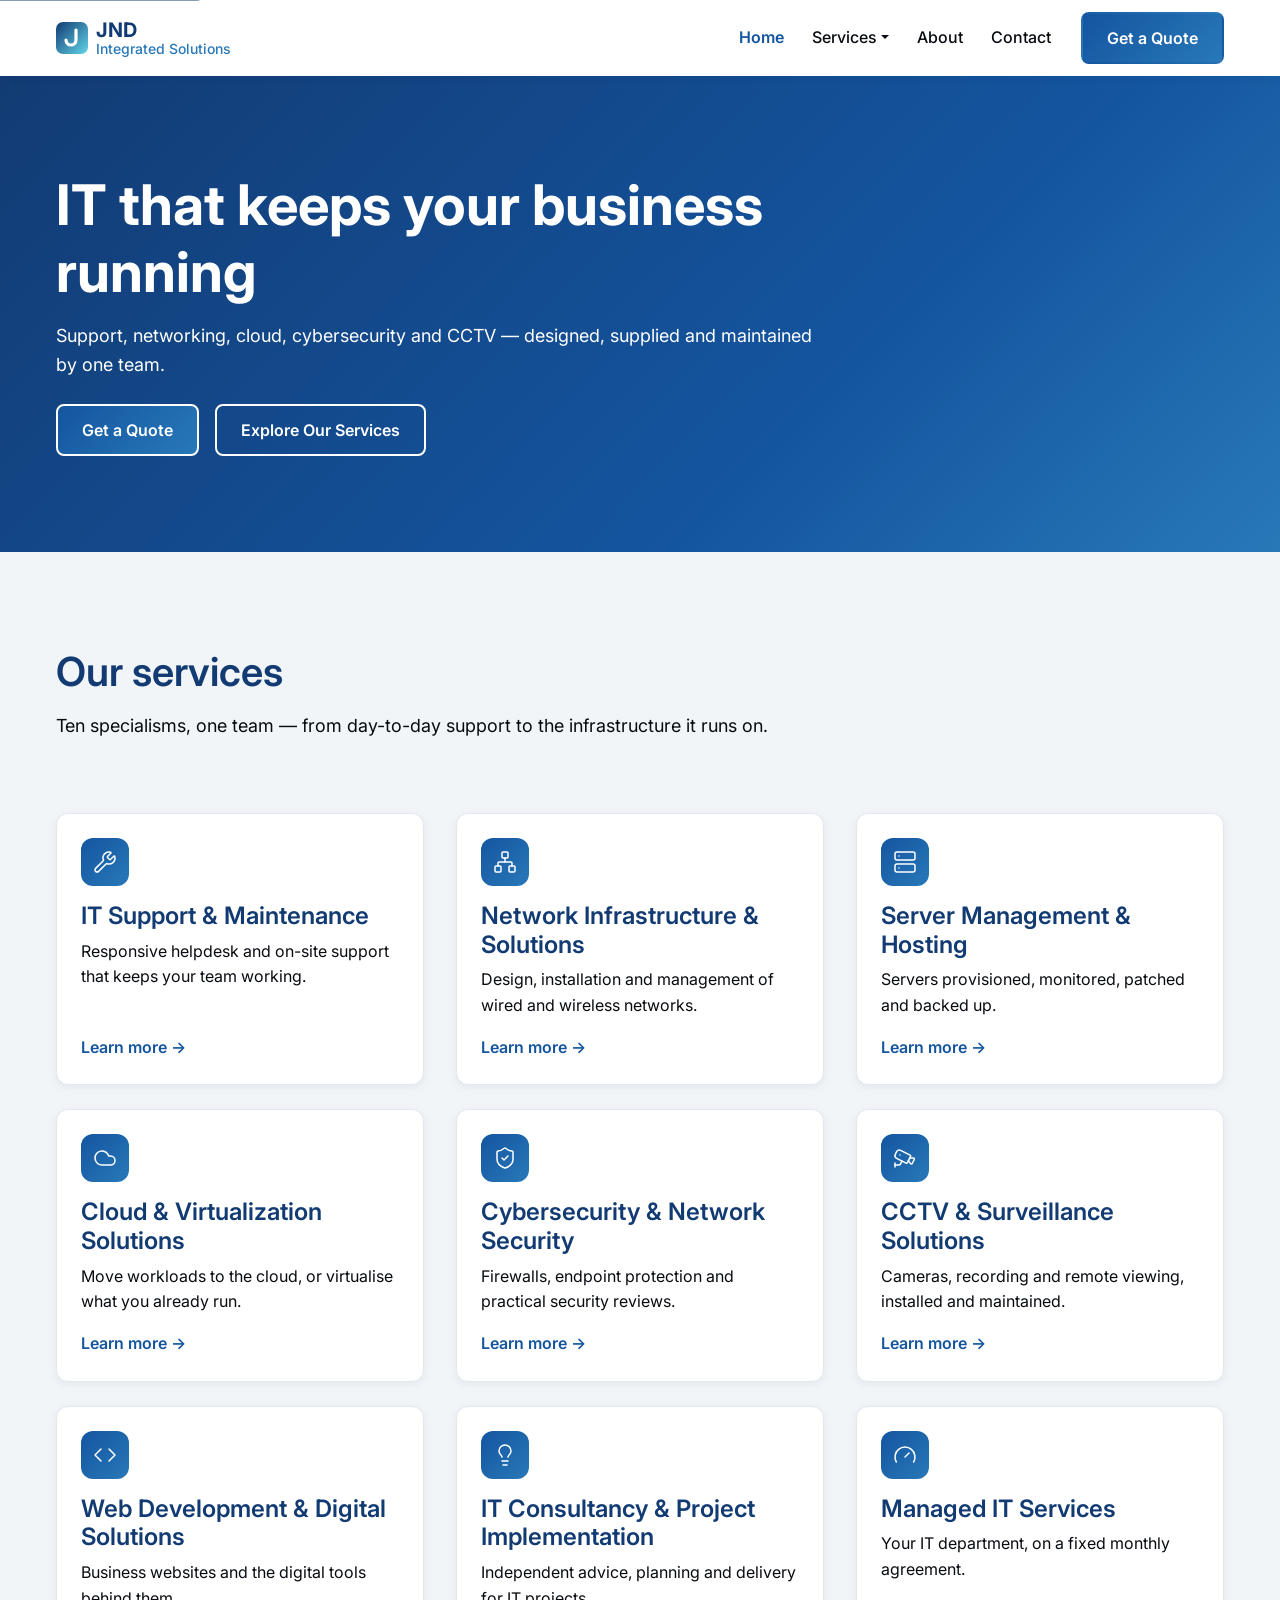
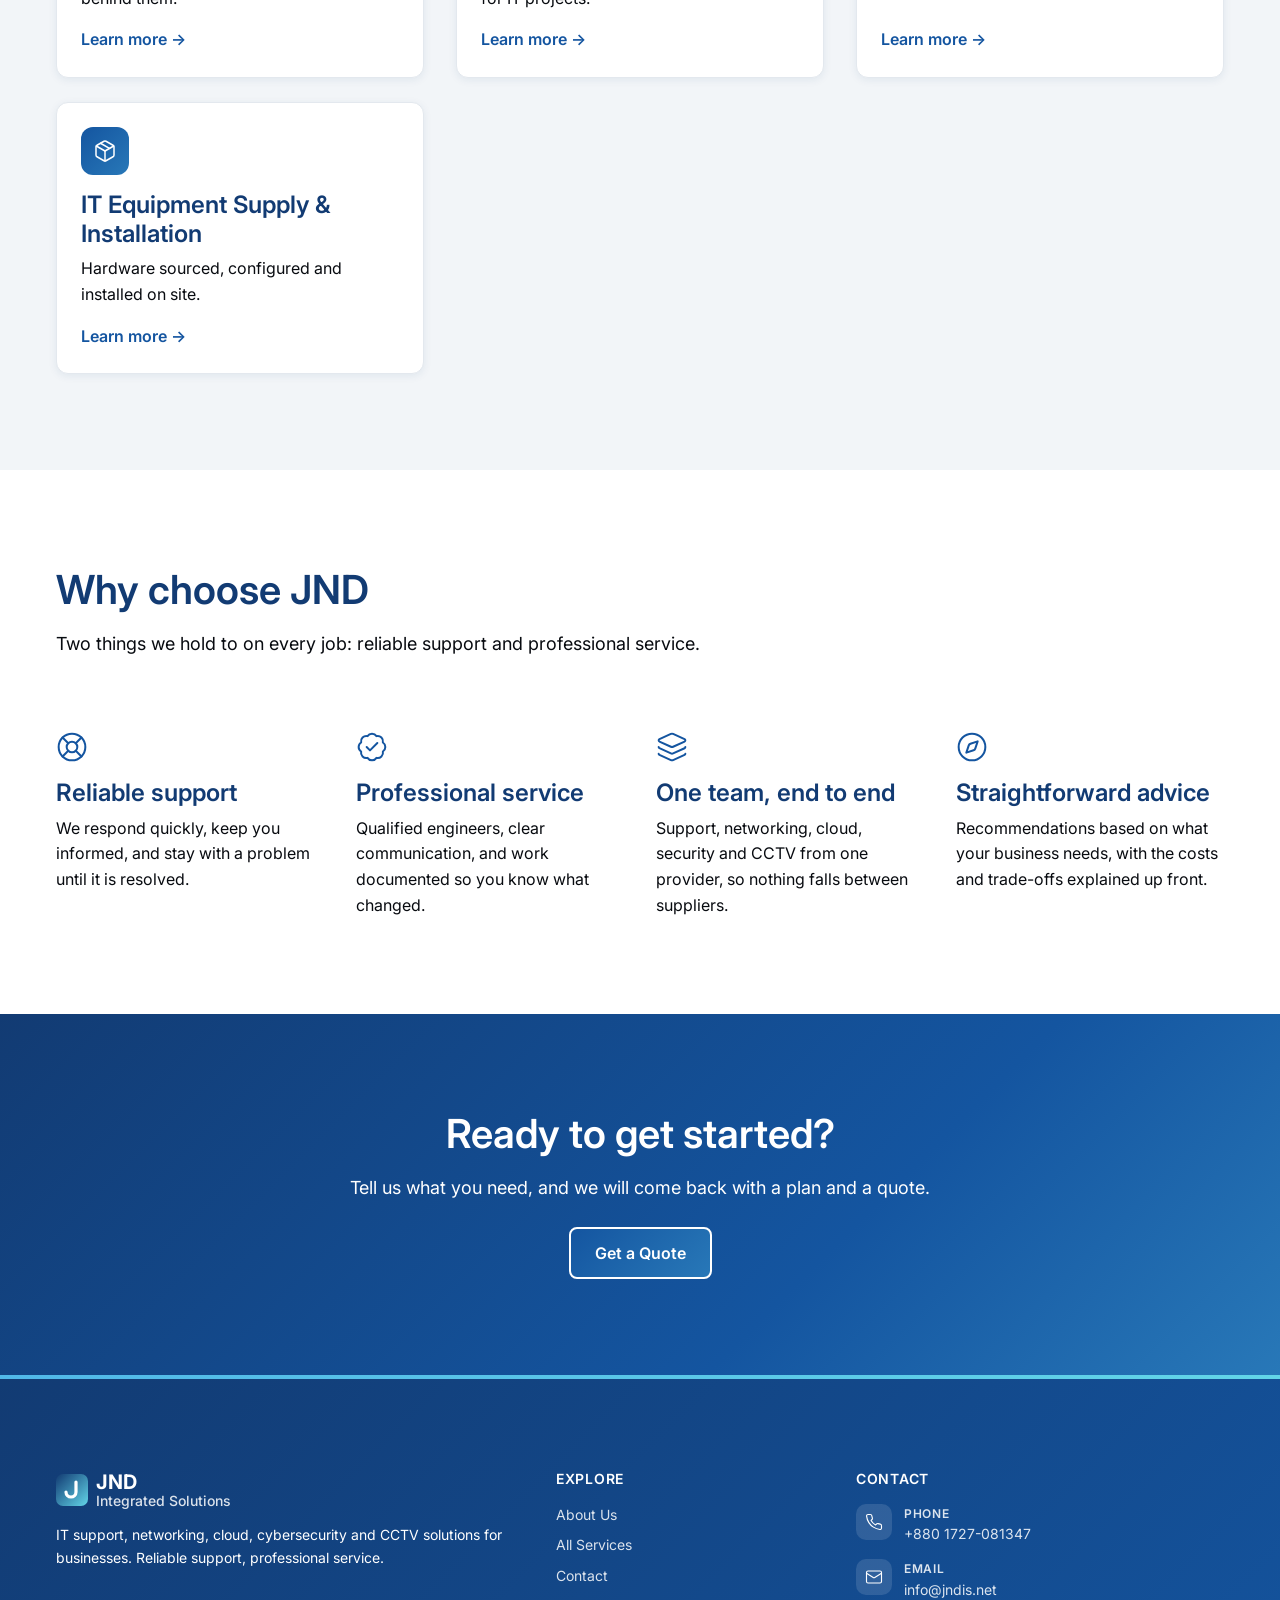
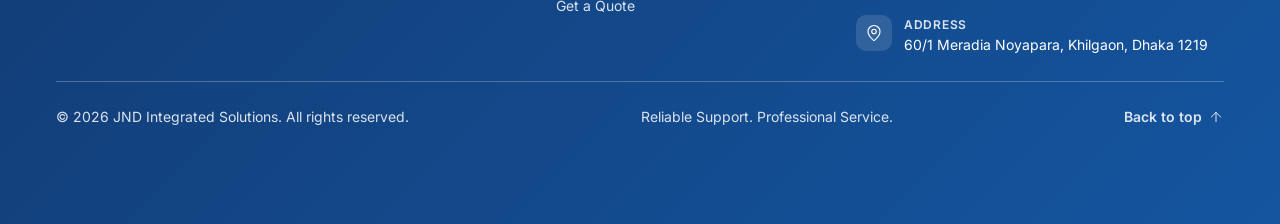
==== commit b0f9ebea: "feat: add real contact details (phone, email, address) - Shared footer on all 15 pages and contact.h" ====
--- a/index.html
+++ b/index.html
@@ -511,40 +511,36 @@
           </ul>
         </div>
 
-        <!-- Contact — PLACEHOLDERS. Real details must be supplied before launch.
-             Nothing real-looking is here on purpose, so nothing ships by accident.
-             Each row is ready to become a tel:/mailto: link at TASK-042. -->
+        <!-- Contact — phone and email are live links; the address is plain text
+             until there is a map to point at. -->
         <div class="col-12 col-md-6 col-lg-4">
           <h2 class="site-footer-title mb-3">Contact</h2>
           <ul class="list-unstyled footer-contact mb-0 small">
-            <!-- TODO (TASK-042): real phone number -->
             <li>
               <span class="footer-contact-icon" aria-hidden="true">
                 <svg class="icon" width="18" height="18" viewBox="0 0 24 24"><path d="M22 16.92v3a2 2 0 0 1-2.18 2 19.79 19.79 0 0 1-8.63-3.07 19.5 19.5 0 0 1-6-6 19.79 19.79 0 0 1-3.07-8.67A2 2 0 0 1 4.11 2h3a2 2 0 0 1 2 1.72 12.84 12.84 0 0 0 .7 2.81 2 2 0 0 1-.45 2.11L8.09 9.91a16 16 0 0 0 6 6l1.27-1.27a2 2 0 0 1 2.11-.45 12.84 12.84 0 0 0 2.81.7A2 2 0 0 1 22 16.92z"/></svg>
               </span>
               <span>
                 <span class="footer-contact-label">Phone</span>
-                <span class="site-placeholder">Phone number to be added</span>
+                <a href="tel:+8801727081347">+880 1727-081347</a>
               </span>
             </li>
-            <!-- TODO (TASK-042): real email address -->
             <li>
               <span class="footer-contact-icon" aria-hidden="true">
                 <svg class="icon" width="18" height="18" viewBox="0 0 24 24"><rect width="20" height="16" x="2" y="4" rx="2"/><path d="m22 7-8.97 5.7a1.94 1.94 0 0 1-2.06 0L2 7"/></svg>
               </span>
               <span>
                 <span class="footer-contact-label">Email</span>
-                <span class="site-placeholder">Email address to be added</span>
+                <a href="mailto:info@jndis.net">info@jndis.net</a>
               </span>
             </li>
-            <!-- TODO (TASK-042): real postal address -->
             <li>
               <span class="footer-contact-icon" aria-hidden="true">
                 <svg class="icon" width="18" height="18" viewBox="0 0 24 24"><path d="M20 10c0 4.993-5.539 10.193-7.399 11.799a1 1 0 0 1-1.202 0C9.539 20.193 4 14.993 4 10a8 8 0 0 1 16 0"/><circle cx="12" cy="10" r="3"/></svg>
               </span>
               <span>
                 <span class="footer-contact-label">Address</span>
-                <span class="site-placeholder">Street address, City, Country</span>
+                <span>60/1 Meradia Noyapara, Khilgaon, Dhaka 1219</span>
               </span>
             </li>
           </ul>
--- a/assets/css/jnd.css
+++ b/assets/css/jnd.css
@@ -403,15 +403,6 @@
 .site-footer .site-brand-name { color: #fff; }
 .site-footer .site-brand-tagline { color: rgba(255, 255, 255, .85); }
 
-/* TEMPORARY — flags contact details that have not been supplied yet.
-   currentColor rather than white, because the placeholder appears on the dark
-   footer AND on the light contact-page card; the underline has to read on both.
-   Delete this rule and the .site-placeholder spans at TASK-042. */
-.site-placeholder {
-  font-style: italic;
-  border-bottom: 1px dashed currentColor;
-}
-
 /* Accent hairline across the top edge: a small brand gesture that separates
    the footer from whatever band sits above it. Decorative only — no text ever
    sits over it — so Accent/Highlight are safe here. Accent is deliberately
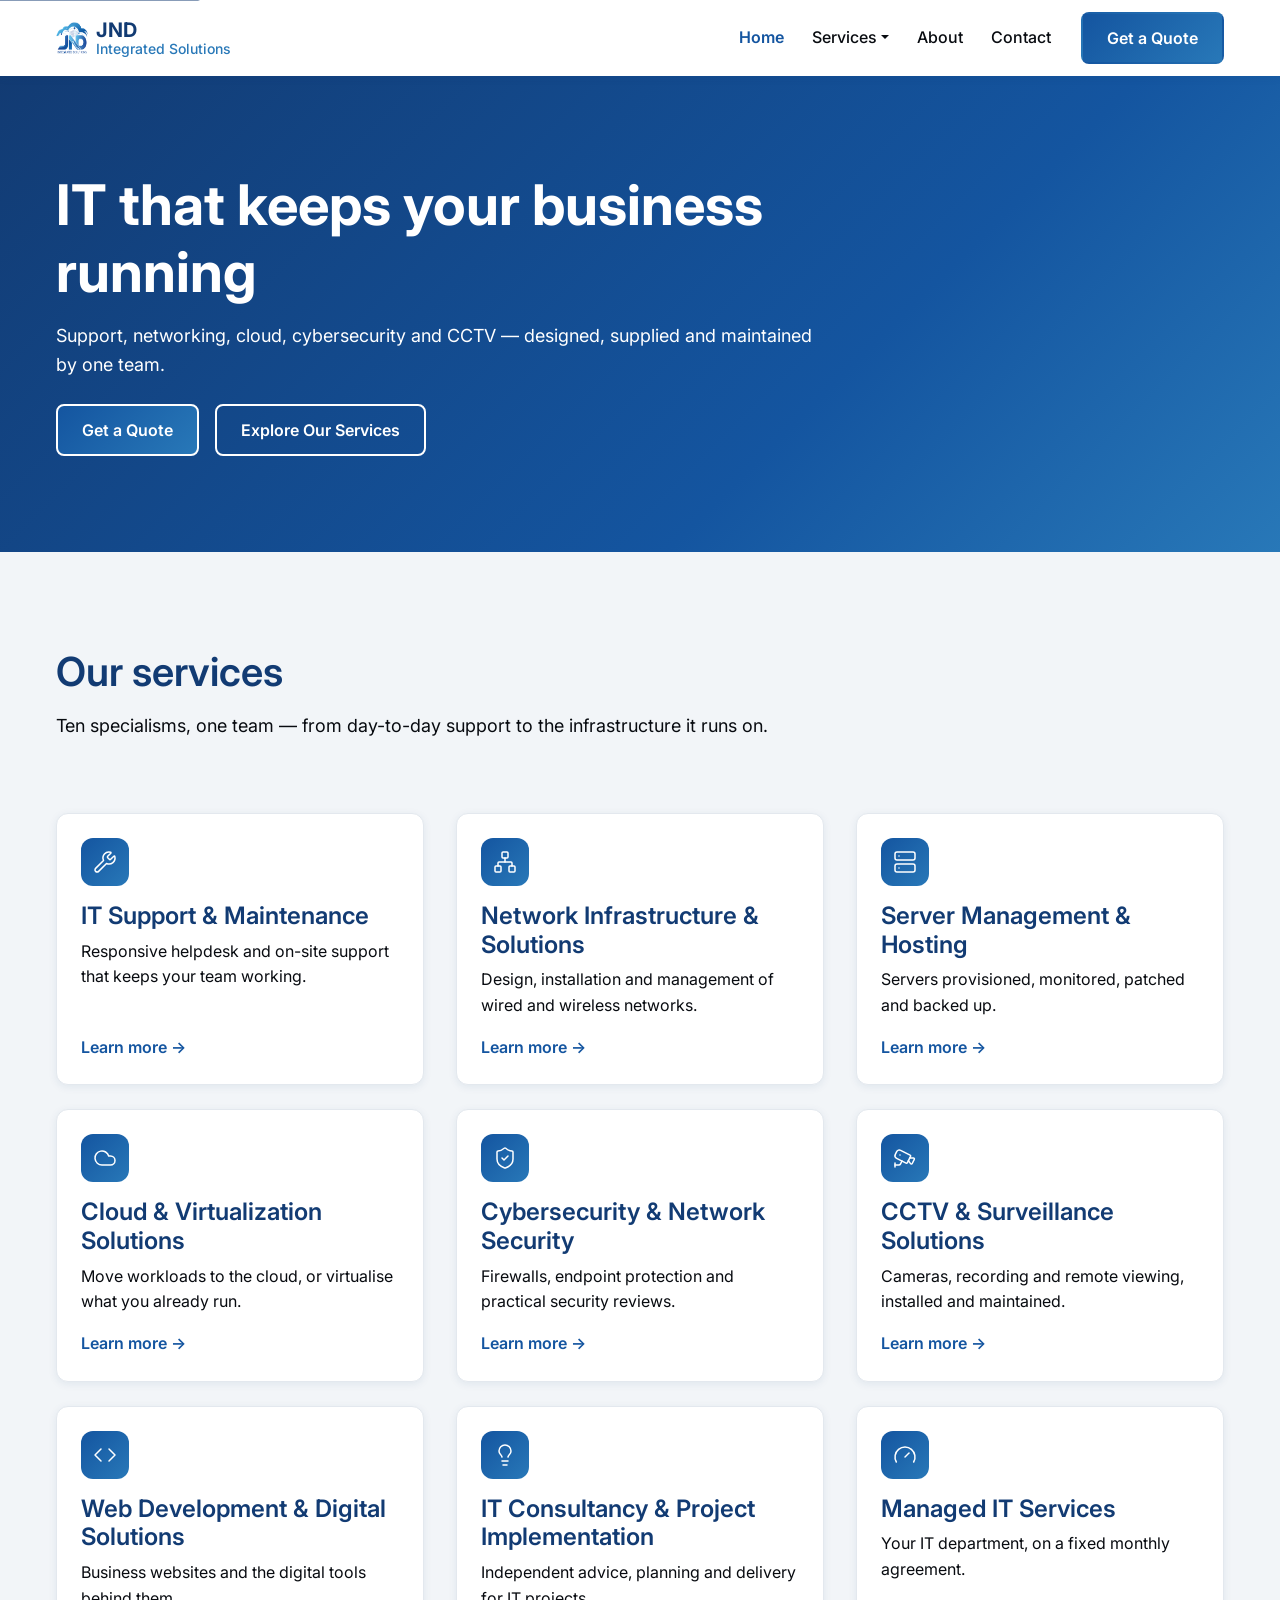
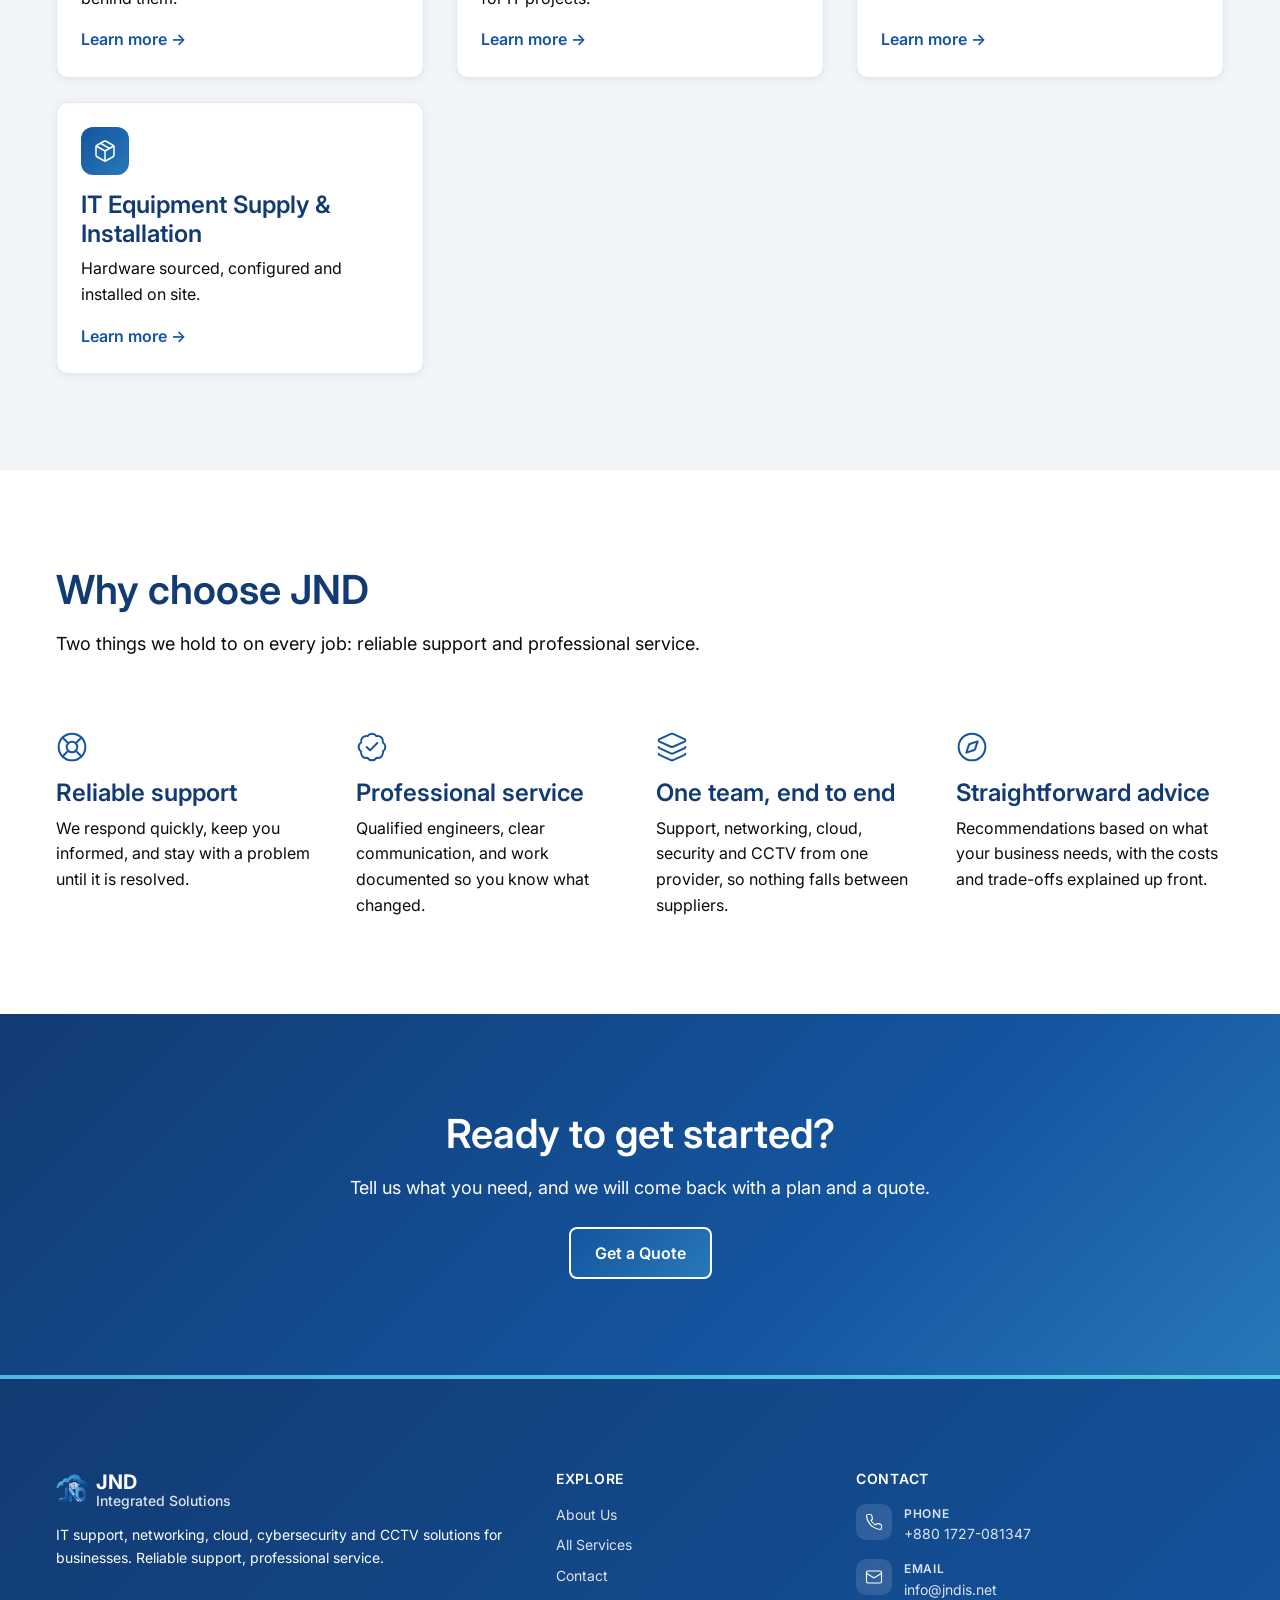
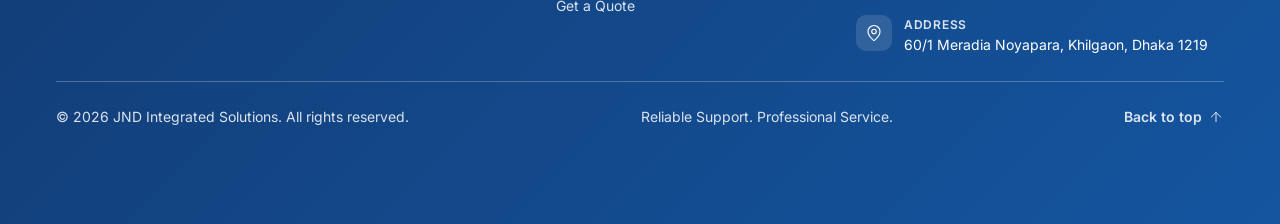
==== commit c24a1bc2: "Update logo: replace favicon.svg with logo.png in header and footer across all 15 pages" ====
--- a/index.html
+++ b/index.html
@@ -107,7 +107,7 @@
 
         <!-- Wordmark. The mark is decorative (alt=""), the text carries the name. -->
         <a class="navbar-brand d-flex align-items-center gap-2" href="index.html">
-          <img src="assets/img/favicon.svg" alt="" width="32" height="32" class="d-block" decoding="async">
+          <img src="assets/img/logo.png" alt="" width="32" height="32" class="d-block" decoding="async">
           <span class="d-flex flex-column">
             <span class="site-brand-name">JND</span>
             <span class="site-brand-tagline">Integrated Solutions</span>
@@ -488,7 +488,7 @@
         <!-- Brand -->
         <div class="col-12 col-lg-5">
           <a class="d-inline-flex align-items-center gap-2 mb-3" href="index.html">
-            <img src="assets/img/favicon.svg" alt="" width="32" height="32" class="d-block" loading="lazy" decoding="async">
+            <img src="assets/img/logo.png" alt="" width="32" height="32" class="d-block" loading="lazy" decoding="async">
             <span class="d-flex flex-column">
               <span class="site-brand-name">JND</span>
               <span class="site-brand-tagline">Integrated Solutions</span>
